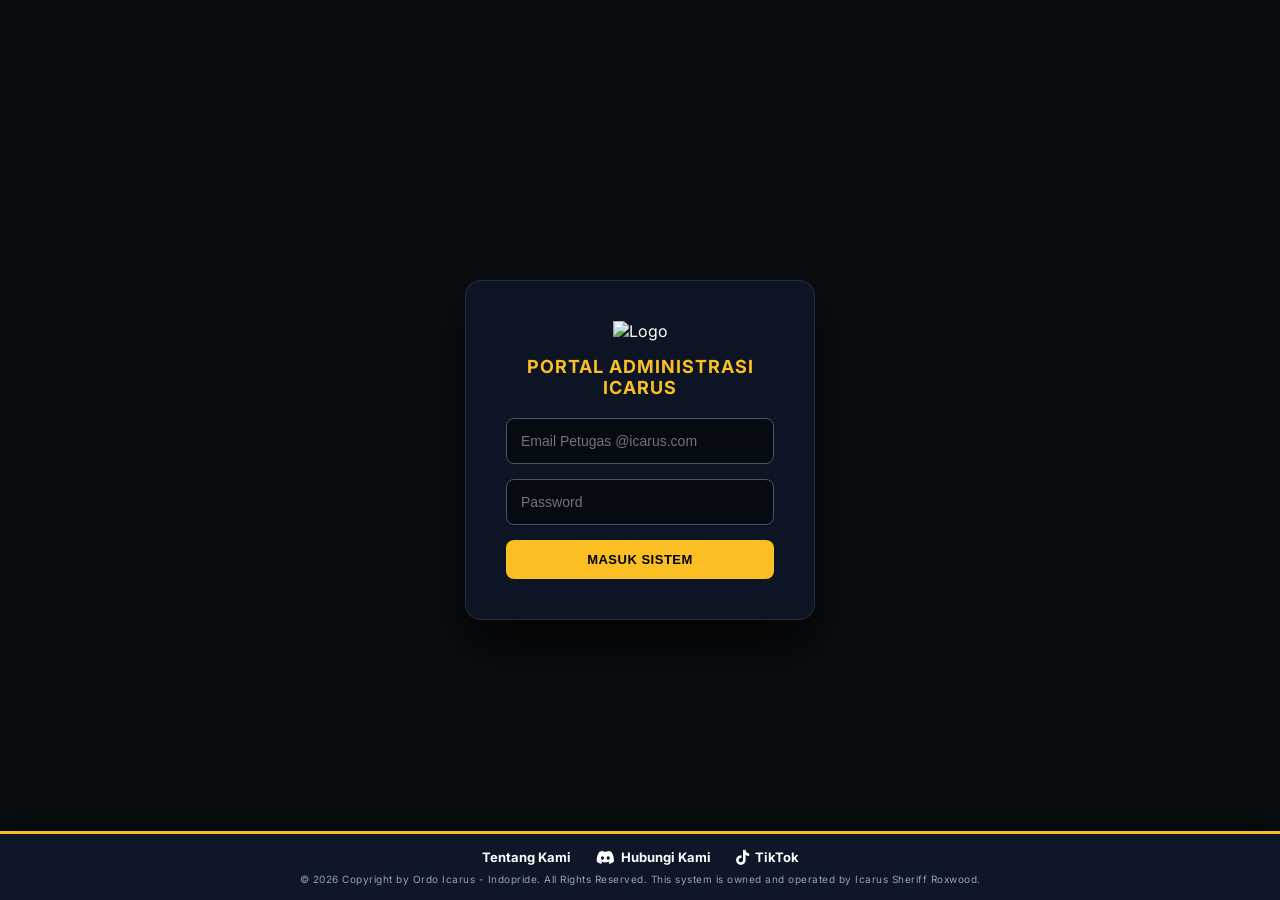
==== index.html @ a4ccf5de "Add files via upload" ====
<!DOCTYPE html>
<html lang="id">
<head>
    <meta charset="UTF-8">
    <meta name="viewport" content="width=device-width, initial-scale=1.0">
    <title>ICARUS Official MDT System</title>
    
    <link href="https://fonts.googleapis.com/css2?family=Great+Vibes&display=swap" rel="stylesheet" crossorigin="anonymous">
    <link href="https://fonts.googleapis.com/css2?family=Inter:wght@400;600;700;900&display=swap" rel="stylesheet" crossorigin="anonymous">
    <link href="https://fonts.googleapis.com/css2?family=Cinzel:wght@700;900&display=swap" rel="stylesheet" crossorigin="anonymous">
    <link rel="stylesheet" href="https://cdnjs.cloudflare.com/ajax/libs/font-awesome/6.4.0/css/all.min.css" crossorigin="anonymous">
    
    <link rel="stylesheet" href="https://cdnjs.cloudflare.com/ajax/libs/cropperjs/1.5.13/cropper.min.css" crossorigin="anonymous">
    <script src="https://cdnjs.cloudflare.com/ajax/libs/cropperjs/1.5.13/cropper.min.js"></script>
    <script src="https://cdnjs.cloudflare.com/ajax/libs/html-to-image/1.11.11/html-to-image.min.js"></script>
    <script src="https://cdn.jsdelivr.net/npm/chart.js"></script>
    <script src="https://cdn.jsdelivr.net/npm/sweetalert2@11"></script>
    <script src="https://cdnjs.cloudflare.com/ajax/libs/qrcodejs/1.0.0/qrcode.min.js"></script> 
    
    <script src="https://cdn.jsdelivr.net/npm/@imgly/background-removal@1.4.3/dist/imgly-background-removal.js" crossorigin="anonymous"></script>
    
    <link rel="stylesheet" href="style.css">
</head>
<body>

    <div id="loginScreen" class="login-wrapper">
        <div class="login-box">
            <img src="LGO ICARUS HD.png" alt="Logo" style="width: 150px; margin-bottom: 15px;">
            <h2 style="color: #fbbf24; margin-bottom: 20px; font-size: 18px; letter-spacing: 1px;">PORTAL ADMINISTRASI ICARUS</h2>
            
            <input type="email" id="loginEmail" placeholder="Email Petugas @icarus.com" class="login-input">
            <input type="password" id="loginPassword" placeholder="Password" class="login-input">
            <button id="btnLogin" class="btn-simpan">MASUK SISTEM</button>
            <p id="loginError" style="color: #ff4d4d; font-size: 12px; margin-top: 10px; display: none;"></p>
        </div>

        <div class="login-footer">
            <div class="footer-links">
                <a href="#" id="linkAbout">Tentang Kami</a>
                <a href="https://discord.com/users/1461376008858108068" target="_blank">
                    <i class="fab fa-discord"></i> Hubungi Kami
                </a>
                <a href="https://www.tiktok.com/@icarus_idp" target="_blank"><i class="fab fa-tiktok"></i> TikTok</a>
            </div>
            <div class="footer-copyright">
                &copy; 2026 Copyright by Ordo Icarus - Indopride. All Rights Reserved. This system is owned and operated by Icarus Sheriff Roxwood.
            </div>
        </div>
    </div>

    <div id="aboutModal" class="about-modal">
        <div class="about-content">
            <span class="close-about" id="closeAbout">&times;</span>
            <div style="text-align: center; margin-bottom: 20px;">
                <img src="logo-icarus.png" alt="Icarus" style="width: 80px;">
                <h2 style="color: #fbbf24; margin-top: 10px; font-family: 'Cinzel', serif; font-weight: 900; letter-spacing: 2px;">ORDO ICARUS</h2>
            </div>
            
            <p style="color: #cbd5e1; font-size: 13px; line-height: 1.6; text-align: justify; margin-bottom: 20px; font-family: 'Inter', sans-serif;">
                <b>Ordo Icarus</b> adalah salah satu ordo resmi di bawah struktur SHERIFF ROXWOOD INDOPRIDE yang dibentuk untuk menjalankan fungsi pengamanan, pengawasan, serta penegakan ketertiban di wilayah laut dan udara Roxwood, sebagai bagian yang tidak terpisahkan dari wilayah Indopride.
            </p>

            <h3 style="color: #fff; font-size: 12px; margin-bottom: 10px; border-bottom: 1px solid rgba(255,255,255,0.1); padding-bottom: 5px;">DOKUMENTASI KEGIATAN</h3>
            <div class="about-gallery">
                <div class="gallery-item">
                    <img src="https://media.discordapp.net/attachments/1474186524747894919/1509046610653347910/ica_2.png?ex=6a17c0ac&is=6a166f2c&hm=97c0a317a52aec5c28b7ef098943047c88a5fccb8f06ccd782f0247cf64226e0&=&format=webp&quality=lossless&width=1510&height=850" alt="Patroli Udara Rutin">
                    <div class="gallery-caption">Patroli Udara Rutin</div>
                </div>
                <div class="gallery-item">
                    <img src="https://media.discordapp.net/attachments/1474186524747894919/1509046609202118736/ica4.png?ex=6a17c0ac&is=6a166f2c&hm=c5cf5adb1c75829eec28146ae0bcc73909c96b8e99976b276e87446e4b03f914&=&format=webp&quality=lossless&width=1510&height=850" alt="Patroli Laut Rutin">
                    <div class="gallery-caption">Patroli Laut Rutin</div>
                </div>
                <div class="gallery-item">
                    <img src="https://media.discordapp.net/attachments/1474186524747894919/1509047003190005870/ica_3.png?ex=6a17c10a&is=6a166f8a&hm=5040485edf41e2e4cb628b64ea7722246225331dd7d4a02c1e46b2ebf8a62c6d&=&format=webp&quality=lossless&width=1418&height=850" alt="Pembaretan">
                    <div class="gallery-caption">Upacara Pembaretan</div>
                </div>
                <div class="gallery-item">
                    <img src="https://media.discordapp.net/attachments/1463968885677228032/1507600345960939702/FiveM_GTAProcess_2026-05-23_13-06-29_092.png?ex=6a171afc&is=6a15c97c&hm=df87a7e9de121b38a9f8ebc3bb6d7d345ca07aa116de11a4ddf6296ec69ed956&=&format=webp&quality=lossless&width=1511&height=850" alt="Pelatihan">
                    <div class="gallery-caption">Pelatihan Penerbangan</div>
                </div>
            </div>
        </div>
    </div>

    <div id="mainApp" class="vigilis-dashboard" style="display: none;">
        
        <aside class="v-sidebar" id="sidebar">
            <div class="v-sidebar-header">
                <div class="header-text">
                    <h1 style="color: #fbbf24; font-size: 24px; font-weight: 900; letter-spacing: 2px;">ICARUS</h1>
                    <p style="font-size: 9px; color: #94a3b8; font-weight: 700; letter-spacing: 3px;">ADMINISTRASI</p>
                </div>
                <div class="hamburger" id="hamburgerBtn" onclick="toggleSidebar()">
                    <span></span><span></span><span></span>
                </div>
            </div>

            <div class="v-sidebar-menu">
                <div class="menu-label">DASHBOARD UTAMA</div>
                <a href="#" class="menu-item active" onclick="switchPage('pageDashboard', this)">
                    <i class="fas fa-id-badge"></i> <span class="menu-text">PROFIL OFFICER</span>
                </a>

                <div class="menu-label" style="margin-top: 25px;">DATA ICARUS</div>
                <a href="#" class="menu-item" onclick="switchPage('pageGenerator', this)">
                    <i class="fas fa-anchor"></i> <span class="menu-text">PEMBUATAN LISENSI PELAUT</span>
                </a>
                <a href="#" class="menu-item" onclick="switchPage('pageDatabasePelaut', this)">
                    <i class="fas fa-database"></i> <span class="menu-text">DATABASE LISENSI PELAUT</span>
                </a>
                <a href="#" class="menu-item" onclick="switchPage('pageLisensiPenerbang', this)">
                    <i class="fas fa-id-badge"></i> <span class="menu-text">PEMBUATAN LISENSI PENERBANG</span>
                </a>
                <a href="#" class="menu-item" onclick="switchPage('pageDatabasePenerbang', this)">
                    <i class="fas fa-server"></i> <span class="menu-text">DATABASE LISENSI PENERBANG</span>
                </a>
                <a href="#" class="menu-item" onclick="switchPage('pagePlatHeli', this)">
                    <i class="fas fa-helicopter"></i> <span class="menu-text">DATA REGISTRASI HELIKOPTER</span>
                </a>
                <a href="#" class="menu-item" onclick="switchPage('pageLaporan2Minggu', this)">
                    <i class="fas fa-calendar-alt"></i> <span class="menu-text">DATA LAPORAN TERAKHIR</span>
                </a>
                <a href="#" class="menu-item" onclick="switchPage('pageGiatIcarus', this)">
                    <i class="fas fa-clipboard-list"></i> <span class="menu-text">PEMBUATAN LAPOR GIAT</span>
                </a>               
                <a href="#" class="menu-item" onclick="switchPage('pagePenyitaan', this)">
                    <i class="fas fa-boxes"></i> <span class="menu-text">DATA PENYITAAN</span>
                </a>
                <a href="#" class="menu-item" onclick="switchPage('pagePenilangan', this)">
                    <i class="fas fa-gavel"></i> <span class="menu-text">DATA PENILANGAN</span>
                </a>
                <a href="#" class="menu-item" onclick="switchPage('pageProgressAnggota', this)">
                    <i class="fas fa-hourglass-half"></i> <span class="menu-text">PROGESS ANGGOTA</span>
                </a>
                <a href="#" class="menu-item" onclick="switchPage('pageMilestone', this)">
                    <i class="fas fa-trophy"></i> <span class="menu-text">MILESTONE</span>
                </a>

                <div class="menu-label" id="labelPimpinan" style="margin-top: 25px; display: none;">KONTROL ARSIP PUSAT</div>
                <a href="#" class="menu-item" id="menuStatistik" onclick="switchPage('pageStatistik', this)" style="display: none;">
                    <i class="fas fa-chart-line"></i> <span class="menu-text">STATISTIK KINERJA</span>
                </a>
                <a href="#" class="menu-item" id="menuAudit" onclick="switchPage('pageAudit', this)" style="display: none;">
                    <i class="fas fa-history"></i> <span class="menu-text">LOG AKTIVITAS PETUGAS</span>
                </a>
            </div>

            <div class="v-sidebar-bottom">
                <div class="menu-label">PENGATURAN AKUN</div>
                <div class="hide-on-collapse">
                    <input type="password" id="inputNewPassword" placeholder="Password Baru" class="v-input-dark" style="margin-bottom: 8px;">
                    <button id="btnUpdatePass" class="v-btn-outline"><i class="fas fa-key"></i> GANTI PASSWORD</button>
                </div>
                <button id="btnLogout" class="v-btn-outline v-btn-danger" style="margin-top: 15px;" title="Logout">
                    <i class="fas fa-sign-out-alt"></i> <span class="menu-text">LOGOUT AKUN</span>
                </button>
                <div class="sidebar-copyright hide-on-collapse">
                    &copy; 2026 ICARUS <br>ALL RIGHTS RESERVED
                </div>
            </div>
        </aside>

        <main class="v-main-content">
            
            <div class="v-topbar">
                <div class="topbar-time" style="display: flex; align-items: center; gap: 15px;">
                    <div style="display: flex; align-items: center;">
                        <i class="fas fa-clock" style="margin-right: 6px; color: #fbbf24; opacity: 0.8;"></i> 
                        <span id="realtimeClock" style="font-family: 'Cinzel', serif; font-size: 16px; font-weight: 900; color: #fbbf24; letter-spacing: 2px;">00:00:00 WIB</span>
                    </div>
                    <span style="color: #94a3b8; font-style: italic; font-size: 11px; letter-spacing: 1px; border-left: 1px solid rgba(255,255,255,0.15); padding-left: 15px; font-weight: 600;">
                        "Demi Sayap yang Kami Pilih Sendiri"
                    </span>
                </div>

                <div class="topbar-info">
                    <i class="fas fa-user-shield" style="color: #fbbf24;"></i>
                    <span style="color: #cbd5e1; font-size: 12px; font-weight: 700;">OFFICER STATUS: <span id="displayOfficer" style="color: #22c55e;">AKTIF</span></span>
                </div>
            </div>

            <div class="v-app-window">
                <div class="v-window-header">
                    <div class="window-title">ICARUS SECURE NETWORK SYSTEM</div>
                    <div class="window-dots">
                        <span class="dot red"></span>
                        <span class="dot yellow"></span>
                        <span class="dot green"></span>
                    </div>
                </div>

                <div class="v-window-body">
                    
                    <div id="pageDashboard" class="page-section active single-pane">
                        <h2 class="page-title"><i class="fas fa-shield-alt"></i> IDENTITAS & STATUS OFFICER</h2>
                        <p class="page-desc">Ringkasan profil, status penugasan, dan akumulasi poin keaktifan Anda di dalam Ordo Icarus & Pegasus.</p>

                        <div class="profile-container" style="display: flex; gap: 25px; flex-wrap: wrap; margin-top: 20px;">
                            <div style="flex: 1; min-width: 300px; background: linear-gradient(135deg, rgba(30, 41, 59, 0.8), rgba(15, 23, 42, 0.95)); border: 1px solid rgba(251, 191, 36, 0.2); border-radius: 12px; padding: 30px; box-shadow: 0 15px 30px rgba(0,0,0,0.5); display: flex; align-items: center; gap: 20px;">
                                <div style="position: relative; width: 120px; height: 120px; border-radius: 12px; border: 2px solid #fbbf24; overflow: hidden; box-shadow: 0 0 15px rgba(251, 191, 36, 0.3); background: #0f172a;">
                                    <img src="https://ui-avatars.com/api/?name=Officer&background=0D8ABC&color=fff&size=150" alt="Foto Profil" id="dashFoto" style="width: 100%; height: 100%; object-fit: cover;">
                                    <div style="position: absolute; bottom: 0; width: 100%; background: rgba(0,0,0,0.8); color: #fbbf24; font-size: 10px; text-align: center; padding: 5px 0; font-weight: 900; letter-spacing: 1px;">VERIFIED</div>
                                </div>
                                <div style="flex: 1;">
                                    <h4 style="color: #94a3b8; font-size: 11px; font-weight: 700; letter-spacing: 1px; margin: 0 0 5px 0;">CALLSIGN PETUGAS</h4>
                                    <h1 id="dashCallsign" style="color: #fbbf24; font-size: 32px; font-weight: 900; margin: 0 0 12px 0; font-family: 'Cinzel', serif; text-shadow: 2px 2px 4px rgba(0,0,0,0.5);">VP-00</h1>
                                    <div style="display: grid; grid-template-columns: 1fr; gap: 10px;">
                                        <div style="display: flex; justify-content: space-between; border-bottom: 1px solid rgba(255,255,255,0.05); padding-bottom: 6px;">
                                            <span style="color: #64748b; font-size: 11px; font-weight: bold;">NAMA LENGKAP:</span>
                                            <span id="dashNama" style="color: #fff; font-size: 12px; font-weight: 900; text-transform: uppercase;">UNKNOWN</span>
                                        </div>
                                        <div style="display: flex; justify-content: space-between; border-bottom: 1px solid rgba(255,255,255,0.05); padding-bottom: 6px;">
                                            <span style="color: #64748b; font-size: 11px; font-weight: bold;">AFILIASI UNIT:</span>
                                            <span id="dashUnitDetail" style="color: #38bdf8; font-size: 12px; font-weight: 900;">UNKNOWN</span>
                                        </div>
                                        <div style="display: flex; justify-content: space-between;">
                                            <span style="color: #64748b; font-size: 11px; font-weight: bold;">STATUS PENUGASAN:</span>
                                            <span id="dashStatus" style="color: #22c55e; font-size: 12px; font-weight: 900;"><i class="fas fa-check-circle"></i> AKTIF</span>
                                        </div>
                                    </div>
                                </div>
                            </div>
                            <div style="flex: 1; min-width: 300px; background: rgba(15, 23, 42, 0.6); border: 1px solid rgba(255,255,255,0.05); border-radius: 12px; padding: 25px; display: flex; flex-direction: column; justify-content: center; align-items: center; text-align: center; box-shadow: inset 0 0 20px rgba(0,0,0,0.5);">
                                <i class="fas fa-star" style="font-size: 35px; color: #fbbf24; margin-bottom: 12px; text-shadow: 0 0 20px rgba(251,191,36,0.6);"></i>
                                <h3 style="color: #94a3b8; font-size: 12px; font-weight: 800; letter-spacing: 1px; margin-bottom: 5px;">TOTAL POIN KEAKTIFAN SAYA</h3>
                                <div style="display: flex; align-items:Baseline; gap: 8px;">
                                    <div id="dashPoin" style="font-size: 55px; font-weight: 900; color: #fff; line-height: 1;">0</div>
                                    <span style="color: #fbbf24; font-size: 16px; font-weight: bold; margin-bottom: 10px;">PTS</span>
                                </div>
                                <p style="color: #64748b; font-size: 11px; margin-top: 15px; line-height: 1.4; max-width: 80%;">Poin diakumulasikan otomatis dari evaluasi Pimpinan. Tingkatkan poin Anda untuk memenuhi syarat promosi pangkat.</p>
                            </div>
                        </div>
                        <div style="margin-top: 25px; padding: 20px 25px; background: rgba(59, 130, 246, 0.1); border-left: 4px solid #3b82f6; border-radius: 0 8px 8px 0;">
                            <p style="color: #cbd5e1; font-size: 13px; font-style: italic; line-height: 1.6; margin: 0;">
                                "Selamat datang kembali di Pusat Komando MDT, Officer. Jangan lupa memeriksa misi harian Anda pada menu Milestone Baju Baru dan pastikan seluruh kegiatan patroli Anda terekam dalam Lapor Giat."
                            </p>
                        </div>
                    </div>

                    <div id="pageMilestone" class="page-section single-pane">
                        <h2 class="page-title"><i class="fas fa-trophy"></i> MILESTONE SERAGAM BARU ICARUS</h2>
                        <p class="page-desc">Sistem pelacakan misi keaktifan individu secara real-time untuk mendapatkan otorisasi penggunaan Set Baju Icarus terbaru.</p>
                        
                        <div class="stats-grid" style="margin-bottom: 25px; display: grid; grid-template-columns: repeat(auto-fit, minmax(280px, 1fr)); gap: 20px;">
                            <div class="stat-card" style="border-left: 4px solid #0ea5e9; background: rgba(15, 23, 42, 0.5); padding: 20px; border-radius: 8px;">
                                <div style="display: flex; align-items: center; gap: 15px;">
                                    <div class="stat-icon-wrapper" style="background: rgba(14, 165, 233, 0.15); color: #0ea5e9; width: 45px; height: 45px; display: flex; align-items: center; justify-content: center; border-radius: 8px; font-size: 20px;"><i class="fas fa-plane"></i></div>
                                    <div class="stat-info" style="flex: 1;">
                                        <h3 style="font-size: 11px; color: #94a3b8; font-weight: 700; margin: 0; letter-spacing: 0.5px;">MISI PENERBANGAN UDARA</h3>
                                        <p id="msUdaraPoin" style="font-size: 22px; font-weight: 900; color: #fff; margin: 4px 0;">36 / 80 Giat</p>
                                        <span id="msUdaraKurang" style="font-size: 11px; color: #ef4444; font-weight: 700;"><i class="fas fa-exclamation-circle"></i> MASI KURANG 44 P</span>
                                        <div style="width: 100%; height: 6px; background: rgba(0,0,0,0.4); border-radius: 4px; margin-top: 10px; overflow: hidden; border: 1px solid rgba(255,255,255,0.05);">
                                            <div id="barMsUdara" style="width: 45%; height: 100%; background: linear-gradient(90deg, #0ea5e9, #38bdf8); border-radius: 4px; transition: 0.5s;"></div>
                                        </div>
                                    </div>
                                </div>
                            </div>

                            <div class="stat-card" style="border-left: 4px solid #3b82f6; background: rgba(15, 23, 42, 0.5); padding: 20px; border-radius: 8px;">
                                <div style="display: flex; align-items: center; gap: 15px;">
                                    <div class="stat-icon-wrapper" style="background: rgba(59, 130, 246, 0.15); color: #3b82f6; width: 45px; height: 45px; display: flex; align-items: center; justify-content: center; border-radius: 8px; font-size: 20px;"><i class="fas fa-anchor"></i></div>
                                    <div class="stat-info" style="flex: 1;">
                                        <h3 style="font-size: 11px; color: #94a3b8; font-weight: 700; margin: 0; letter-spacing: 0.5px;">MISI PATROLI LAUT</h3>
                                        <p id="msLautPoin" style="font-size: 22px; font-weight: 900; color: #fff; margin: 4px 0;">49 / 100 Giat</p>
                                        <span id="msLautKurang" style="font-size: 11px; color: #ef4444; font-weight: 700;"><i class="fas fa-exclamation-circle"></i> MASI KURANG 51 P</span>
                                        <div style="width: 100%; height: 6px; background: rgba(0,0,0,0.4); border-radius: 4px; margin-top: 10px; overflow: hidden; border: 1px solid rgba(255,255,255,0.05);">
                                            <div id="barMsLaut" style="width: 49%; height: 100%; background: linear-gradient(90deg, #3b82f6, #60a5fa); border-radius: 4px; transition: 0.5s;"></div>
                                        </div>
                                    </div>
                                </div>
                            </div>

                            <div class="stat-card" style="border-left: 4px solid #eab308; background: rgba(15, 23, 42, 0.5); padding: 20px; border-radius: 8px;">
                                <div style="display: flex; align-items: center; gap: 15px;">
                                    <div class="stat-icon-wrapper" style="background: rgba(234, 179, 8, 0.15); color: #eab308; width: 45px; height: 45px; display: flex; align-items: center; justify-content: center; border-radius: 8px; font-size: 20px;"><i class="fas fa-id-card"></i></div>
                                    <div class="stat-info" style="flex: 1;">
                                        <h3 style="font-size: 11px; color: #94a3b8; font-weight: 700; margin: 0; letter-spacing: 0.5px;">MISI PROSES LISENSI</h3>
                                        <p id="msLisensiPoin" style="font-size: 22px; font-weight: 900; color: #fff; margin: 4px 0;">40 / 150 Giat</p>
                                        <span id="msLisensiKurang" style="font-size: 11px; color: #ef4444; font-weight: 700;"><i class="fas fa-exclamation-circle"></i> MASI KURANG 110 P</span>
                                        <div style="width: 100%; height: 6px; background: rgba(0,0,0,0.4); border-radius: 4px; margin-top: 10px; overflow: hidden; border: 1px solid rgba(255,255,255,0.05);">
                                            <div id="barMsLisensi" style="width: 26.6%; height: 100%; background: linear-gradient(90deg, #eab308, #fde047); border-radius: 4px; transition: 0.5s;"></div>
                                        </div>
                                    </div>
                                </div>
                            </div>
                        </div>

                        <div style="background: linear-gradient(135deg, rgba(30, 41, 59, 0.4), rgba(15, 23, 42, 0.8)); border: 1px solid rgba(251, 191, 36, 0.15); padding: 35px; border-radius: 12px; text-align: center; box-shadow: 0 15px 40px rgba(0,0,0,0.6); backdrop-filter: blur(10px); margin-top: 25px;">
                            <div class="uniform-reward-container" style="position: relative; width: 150px; height: 150px; margin: 0 auto 20px auto; display: flex; align-items: center; justify-content: center;">
                                <div class="glowing-ring" style="position: absolute; width: 100%; height: 100%; border-radius: 50%; border: 3px solid rgba(251, 191, 36, 0.3); box-shadow: 0 0 20px rgba(251, 191, 36, 0.2); transition: 0.5s;"></div>
                                <img src="seragam-icarus-v2.png" id="msRewardItemPhoto" alt="Target Uniform" class="uniform-photo locked" style="height: 140px; width: auto; object-fit: contain; position: relative; z-index: 2; transition: 0.5s all ease-in-out; filter: grayscale(100%) brightness(0.7); opacity: 0.8;">
                                <div id="msLockOverlay" style="position: absolute; bottom: 5px; right: 5px; background: #ef4444; color: #fff; width: 35px; height: 35px; border-radius: 50%; display: flex; align-items: center; justify-content: center; font-size: 16px; border: 3px solid #0f172a; z-index: 3; transition: 0.5s;"><i class="fas fa-lock"></i></div>
                            </div>
                            <h3 style="color: #fff; font-size: 18px; font-weight: 900; letter-spacing: 1px; margin-bottom: 8px; font-family: 'Inter', sans-serif;">SET BAJU ICARUS TERBARU</h3>
                            <p style="color: #94a3b8; font-size: 12px; max-width: 500px; margin: 0 auto 20px auto; line-height: 1.5;">Selesaikan persyaratan kuota laporan penerbangan udara, penyisiran patroli laut, serta pengarsipan pembuatan lisensi administrasi untuk membuka hak klaim seragam baru.</p>
                            <div id="msRewardBadge" style="display: inline-block; background: rgba(239, 68, 68, 0.15); color: #ef4444; border: 1px solid rgba(239, 68, 68, 0.3); padding: 8px 24px; border-radius: 30px; font-weight: 900; font-size: 11px; letter-spacing: 1px; text-transform: uppercase; transition: 0.5s;">STATUS: LOCKED - BELUM MEMENUHI SYARAT</div>
                        </div>
                    </div>

                    <div id="pagePlatHeli" class="page-section single-pane">
                        <h2 class="page-title"><i class="fas fa-helicopter"></i> DATA REGISTRASI HELIKOPTER</h2>
                        <p class="page-desc">Database pencatatan registrasi nomor plat (Tail Number) serta status helikopter Ordo Icarus dan Pegasus.</p>

                        <div style="background: rgba(15, 23, 42, 0.6); padding: 20px; border-radius: 8px; border: 1px solid rgba(255,255,255,0.05); margin-bottom: 25px;">
                            <h3 style="color: #fbbf24; font-size: 12px; margin-bottom: 15px; border-bottom: 1px solid rgba(255,255,255,0.1); padding-bottom: 8px;">[+] REGISTRASI HELIKOPTER BARU</h3>
                            <div class="form-row">
                                <div class="form-group">
                                    <label>NOMOR PLAT</label>
                                    <input type="text" id="inputPlatHeli" class="v-input-dark" placeholder="Contoh: Q 503 XE">
                                </div>
                                <div class="form-group">
                                    <label>MODEL HELIKOPTER</label>
                                    <select id="inputModelHeli" class="v-input-dark">
                                        <option value="BO-105">BO-105 (Heli Capung)</option>
                                        <option value="AW-189">AW-189 (Heli Predator)</option>
                                    </select>
                                </div>
                            </div>
                            <div class="form-row">
                                <div class="form-group">
                                    <label>AFILIASI</label>
                                    <select id="inputUnitHeli" class="v-input-dark">
                                        <option value="ORDO ICARUS">ORDO ICARUS</option>
                                        <option value="UNIT PEGASUS">UNIT PEGASUS</option>
                                    </select>
                                </div>
                                <div class="form-group">
                                    <label>STATUS HELIKOPTER</label>
                                    <select id="inputStatusHeli" class="v-input-dark">
                                        <option value="AKTIF">SIAP TERBANG (AKTIF)</option>
                                        <option value="MAINTENANCE">DALAM PERAWATAN (MAINTENANCE)</option>
                                        <option value="GROUNDED">DILARANG TERBANG (GROUNDED)</option>
                                    </select>
                                </div>
                            </div>
                            
                            <div class="form-group full-width" style="margin-top: 5px;">
                                <label>NAMA PEMILIK / PENANGGUNG JAWAB</label>
                                <input type="text" id="inputPemilikHeli" class="v-input-dark" placeholder="Masukkan Nama Pemilik atau Pilot Utama">
                            </div>

                            <button id="btnSimpanPlat" class="v-btn-action" style="padding: 12px; width: 100%; margin-top: 15px; background: #10b981;"><i class="fas fa-save"></i> SIMPAN DATA HELIKOPTER</button>
                        </div>
                        <div class="db-controls" style="margin-top: 10px; margin-bottom: 15px;">
                            <input type="text" id="inputSearchArmada" class="v-input-dark" placeholder="Cari Tail Number / Model / Pemilik..." style="flex:1; border-color: rgba(251, 191, 36, 0.4);">
                        </div>
                        <table class="v-table">
                            <thead>
                                <tr>
                                    <th>TAIL NUMBER</th>
                                    <th>MODEL HELIKOPTER</th>
                                    <th>PEMILIK</th> 
                                    <th>AFILIASI</th>
                                    <th>STATUS TERAKHIR</th>
                                    <th>AKSES</th>
                                </tr>
                            </thead>
                            <tbody id="platTableBody">
                                <tr><td colspan="6" style="text-align:center; padding: 30px; color: #64748b;">Memuat database helikopter ...</td></tr>
                            </tbody>
                        </table>
                    </div>

                    <div id="pageLaporan2Minggu" class="page-section single-pane">
                        <h2 class="page-title"><i class="fas fa-calendar-alt"></i> DATA LAPORAN TERAKHIR (ARSIP GIAT)</h2>
                        <p class="page-desc">Rekapitulasi terpusat dari seluruh data operasional, penertiban wilayah, dan akumulasi Lapor Giat seluruh anggota icarus.</p>
                        
                        <div class="db-controls">
                            <input type="text" id="inputSearchGiat" class="v-input-dark" placeholder="Cari Nama Petugas / Jenis Giat / Lokasi / Keterangan..." style="flex:1; border-color: rgba(251, 191, 36, 0.4);">
                            <button id="btnExportCSVGiat" class="v-btn-action" style="background: #eab308; color: #000; padding: 10px 20px;"><i class="fas fa-file-excel"></i> DOWNLOAD REKAPAN (.CSV)</button>
                        </div>

                        <table class="v-table" style="font-size:11px;">
                            <thead>
                                <tr>
                                    <th>WAKTU & TANGGAL</th>
                                    <th>PETUGAS (CALLSIGN)</th>
                                    <th>JENIS GIAT</th>
                                    <th>LOKASI</th>
                                    <th>KETERANGAN AKTIVITAS</th>
                                </tr>
                            </thead>
                            <tbody id="giatTableBody">
                                <tr><td colspan="5" style="text-align:center; padding:30px; color:#64748b;"><i class="fas fa-spinner fa-spin"></i> Memuat database arsip kegiatan...</td></tr>
                            </tbody>
                        </table>
                        <div class="pagination-controls" id="giatPagination"></div>
                    </div>

                    <div id="pageGiatIcarus" class="page-section single-pane">
                        <style>
                            .giat-card { background: linear-gradient(145deg, rgba(40, 40, 40, 0.95), rgba(20, 20, 20, 0.95)); backdrop-filter: blur(10px); padding: 35px 40px; border-radius: 12px; width: 100%; max-width: 520px; box-shadow: 0 15px 40px rgba(0,0,0,0.8); border: 1px solid rgba(255,255,255,0.08); margin: 0 auto; }
                            .giat-card h2 { text-align: center; color: #ffffff; margin-bottom: 25px; font-weight: 900; letter-spacing: 0.5px; font-size: 20px; text-transform: uppercase; }
                            .giat-label { display: block; color: #ffffff; font-weight: 700; font-size: 13px; margin-bottom: 8px; font-family: 'Inter', sans-serif; text-transform: none; letter-spacing: 0; }
                            .giat-input { width: 100%; padding: 12px 14px; border-radius: 6px; border: none; background: #f1f5f9; color: #1e293b; font-size: 13px; font-family: 'Inter', sans-serif; outline: none; transition: 0.3s; }
                            .giat-input:focus { box-shadow: 0 0 0 3px rgba(37, 99, 235, 0.4); }
                            .giat-radio-group { display: flex; gap: 15px; align-items: center; flex-wrap: wrap; margin-bottom: 15px; }
                            .giat-radio-group label { display: flex; align-items: center; gap: 6px; cursor: pointer; font-weight: 600; text-transform: none; color: #ffffff; font-size: 13px; margin: 0; }
                            .giat-radio-group input[type="radio"] { accent-color: #ef4444; cursor: pointer; width: 14px; height: 14px; }
                            .giat-btn { width: 100%; background: #2563eb; color: white; font-weight: bold; font-size: 15px; padding: 14px; border: none; border-radius: 6px; cursor: pointer; transition: 0.3s; margin-top: 10px; }
                            .giat-btn:hover { background: #1d4ed8; }
                            input[type="file"].giat-input { padding: 9px 14px; cursor: pointer; background: #e2e8f0; }
                        </style>

                        <div class="giat-card">
                            <h2>PANEL LOG KEAKTIFAN ICARUS</h2>

                            <div style="margin-bottom: 15px;">
                                <label class="giat-label">Nama Lengkap</label>
                                <input type="text" id="giatNamaPetugas" class="giat-input" placeholder="Masukkan nama...">
                            </div>

                            <div style="margin-bottom: 15px;">
                                <label class="giat-label">Pangkat</label>
                                <div style="display: flex; gap: 10px;">
                                    <select id="giatPangkat1" class="giat-input" style="flex: 3;">
                                        <option value="Deputi">Deputi</option>
                                        <option value="Deputi Senior">Deputi Senior</option>
                                        <option value="Sersan">Sersan</option>
                                        <option value="Letnan">Letnan</option>
                                        <option value="Kapten">Kapten</option>
                                        <option value="Brigjend">Brigjen</option>
                                        <option value="Mayjend">Mayjen</option>
                                    </select>
                                    <select id="giatPangkat2" class="giat-input" style="flex: 1;">
                                        <option value="-">-</option>
                                        <option value="I">I</option>
                                        <option value="II">II</option>
                                        <option value="III">III</option>
                                    </select>
                                </div>
                            </div>

                            <div style="margin-bottom: 15px;">
                                <label class="giat-label">Callsign</label>
                                <div style="display: flex; gap: 10px;">
                                    <select id="giatCallsign1" class="giat-input" style="flex: 3;">
                                        <option value="VP">VP</option>
                                        <option value="OR">OR</option>
                                        <option value="MV">MV</option>
                                    </select>
                                    <select id="giatCallsign2" class="giat-input" style="flex: 1;">
                                        <option value="00">00</option>
                                        <option value="01">01</option>
                                        <option value="02">02</option>
                                        <option value="03">03</option>
                                        <option value="04">04</option>
                                        <option value="05">05</option>
                                        <option value="06">06</option>
                                        <option value="07">07</option>
                                        <option value="08">08</option>
                                        <option value="09">09</option>
                                        <option value="10">10</option>
                                        <option value="11">11</option>
                                        <option value="12">12</option>
                                        <option value="13">13</option>
                                        <option value="14">14</option>
                                        <option value="15">15</option>
                                        <option value="16">16</option>
                                    </select>
                                </div>
                            </div>

                            <div style="margin-bottom: 5px;">
                                <label class="giat-label">Jenis Kegiatan</label>
                                <div class="giat-radio-group">
                                    <label><input type="radio" name="jenis_giat" value="Udara" checked onchange="togglePelanggar(this)"> Udara</label>
                                    <label><input type="radio" name="jenis_giat" value="Laut" onchange="togglePelanggar(this)"> Laut</label>
                                    <label><input type="radio" name="jenis_giat" value="Darat" onchange="togglePelanggar(this)"> Darat</label>
                                    <label><input type="radio" name="jenis_giat" value="Lisensi" onchange="togglePelanggar(this)"> Lisensi</label>
                                    <label><input type="radio" name="jenis_giat" value="Penilangan" onchange="togglePelanggar(this)"> Penilangan</label>
                                </div>
                            </div>

                            <div id="fieldPelanggar" style="margin-bottom: 15px; display: none; background: rgba(239, 68, 68, 0.15); padding: 12px; border-radius: 6px; border: 1px solid rgba(239, 68, 68, 0.4);">
                                <label class="giat-label" style="color: #fca5a5;">Nama Pelanggar (Warga)</label>
                                <input type="text" id="giatNamaPelanggar" class="giat-input" placeholder="Ketik nama warga yang ditilang...">
                                <p style="font-size: 10px; color: #f87171; margin-top: 5px; margin-bottom: 0;">*Nama ini akan dicek otomatis ke Database Lisensi.</p>
                            </div>

                            <div style="margin-bottom: 15px;">
                                <label class="giat-label">Keterangan Kegiatan</label>
                                <textarea id="giatKeterangan" class="giat-input" rows="3" placeholder="Jelaskan kegiatan detail..." style="resize: vertical;"></textarea>
                            </div>

                            <div style="margin-bottom: 15px;">
                                <label class="giat-label">Lokasi</label>
                                <input type="text" id="giatLokasi" class="giat-input" placeholder="Titik lokasi...">
                            </div>

                            <div style="margin-bottom: 25px;">
                                <label class="giat-label">Bukti Dokumentasi (Foto Maks. 8MB)</label>
                                <input type="file" id="giatFoto" class="giat-input" accept="image/*">
                            </div>

                            <button id="btnKirimGiat" class="giat-btn">Kirim Laporan</button>
                        </div>
                    </div>

                    <div id="pageGenerator" class="page-section">
                        <div class="v-form-pane">
                            <div class="form-group full-width">
                                <label for="inputMode">JENIS PENGAJUAN LISENSI</label>
                                <select id="inputMode" class="v-input-dark" style="color: #fbbf24; border-color: rgba(251, 191, 36, 0.3);">
                                    <option value="BARU">PENERBITAN LISENSI BARU</option>
                                    <option value="PERPANJANG">PERPANJANG LISENSI LAMA</option>
                                </select>
                            </div>
                            <div class="form-group full-width">
                                <label for="inputFoto">UPLOAD PAS FOTO</label>
                                <input type="file" id="inputFoto" class="input-dashed v-input-dark" accept="image/*">
                            </div>
                            <div class="form-group full-width">
                                <label for="inputNama">NAMA LENGKAP KTP</label>
                                <input type="text" id="inputNama" class="v-input-dark" placeholder="Masukkan Nama Lengkap">
                            </div>
                            <div class="form-row">
                                <div class="form-group">
                                    <label for="inputGender">JENIS KELAMIN</label>
                                    <select id="inputGender" class="v-input-dark">
                                        <option value="LAKI-LAKI">LAKI-LAKI</option>
                                        <option value="PEREMPUAN">PEREMPUAN</option>
                                    </select>
                                </div>
                                <div class="form-group">
                                    <label for="inputDob">TANGGAL LAHIR</label>
                                    <input type="date" id="inputDob" class="v-input-dark">
                                </div>
                            </div>
                            <div class="form-row">
                                <div class="form-group">
                                    <label for="inputPekerjaan">PEKERJAAN</label>
                                    <input type="text" id="inputPekerjaan" class="v-input-dark" placeholder="Contoh: PELAUT">
                                </div>
                                <div class="form-group">
                                    <label for="inputNoKapal">NOMOR PLAT KAPAL</label>
                                    <input type="text" id="inputNoKapal" class="v-input-dark" placeholder="Nomor Lambung / Plat">
                                </div>
                            </div>
                            <div class="form-row">
                                <div class="form-group">
                                    <label for="inputImo">IMO RATING</label>
                                    <input type="text" id="inputImo" class="v-input-dark" placeholder="A / B / C / D / E">
                                </div>
                                <div class="form-group">
                                    <label for="inputJabatan">JABATAN</label>
                                    <input type="text" id="inputJabatan" class="v-input-dark" placeholder="KAPTEN KAPAL">
                                </div>
                            </div>
                            <div class="form-row">
                                <div class="form-group">
                                    <label for="inputNoTelp">NO. TELEPON</label>
                                    <input type="text" id="inputNoTelp" class="v-input-dark" placeholder="08XXXXXXXXXX">
                                </div>
                                <div class="form-group">
                                    <label>MASA BERLAKU</label>
                                    <input type="text" id="inputExpired" class="v-input-dark" placeholder="Pilih Penambahan Bulan" style="margin-bottom: 5px;">
                                    <div class="date-buttons">
                                        <button type="button" id="btnPlus1" class="v-btn-small">+1 BLN</button>
                                        <button type="button" id="btnPlus2" class="v-btn-small">+2 BLN</button>
                                        <button type="button" id="btnPlus3" class="v-btn-small">+3 BLN</button>
                                    </div>
                                </div>
                            </div>
                            <div class="form-group full-width" style="margin-top: 10px;">
                                <label for="inputRegistrasi">NOMOR REGISTRASI LISENSI</label>
                                <div style="display: flex; gap: 8px;">
                                    <input type="text" id="inputRegistrasi" class="v-input-dark" placeholder="PL-XXXX" style="flex: 1;">
                                    <button type="button" id="btnCariData" class="v-btn-action" style="display: none; padding: 0 15px;"><i class="fas fa-search"></i> CARI ARSIP</button>
                                </div>
                            </div>
                            <div class="form-group full-width" style="display:none;">
                                <input type="text" id="inputOfficer" readonly>
                            </div>
                            <div class="v-action-bar">
                                <button id="btnGenerate" class="v-btn-primary"><i class="fas fa-cogs"></i> PROSES LISENSI</button>
                                <button id="btnDiscord" class="v-btn-discord" disabled><i class="fab fa-discord"></i> KIRIM DISCORD</button>
                            </div>
                        </div>

                        <div class="v-preview-pane">
                            <div class="preview-wrapper">
                                <div id="kartuLicensi" class="card-template">
                                    <div class="texture-overlay"><img src="texture-bg.jpg" alt=""></div>
                                    <div class="card-header-image"><img src="header-lisensi.jpg" alt="Header"></div>
                                    <div class="mid-section">
                                        <div class="side-logo-container">
                                            <img src="logo-pegasus.png" alt="Pegasus" class="unit-logo">
                                            <div class="side-logo-text">PEGASUS</div>
                                        </div>
                                        <div class="photo-frame">
                                            <img id="displayFoto" src="[data-uri]" alt="Preview Foto">
                                        </div>
                                        <div class="side-logo-container">
                                            <img src="logo-icarus.png" alt="Icarus" class="unit-logo">
                                            <div class="side-logo-text">ICARUS</div>
                                        </div>
                                    </div>
                                    <div class="reg-title">
                                        <div id="displayPillsTitle" class="pills">LISENSI PELAUT SIPIL</div>
                                        <p>NOMOR REGISTRASI: <span id="displayRegistrasi">PL-1001</span></p>
                                    </div>
                                    <div class="data-grid">
                                        <div class="list-container">
                                            <div class="list-item"><span>1. NAMA</span><span id="displayNama">: -</span></div>
                                            <div class="list-item"><span>2. JENIS KELAMIN</span><span id="displayGender">: -</span></div>
                                            <div class="list-item"><span>3. PEKERJAAN</span><span id="displayPekerjaan">: -</span></div>
                                            <div class="list-item"><span>4. JABATAN</span><span id="displayJabatan">: -</span></div>
                                            <div class="list-item"><span>5. IMO RATING</span><span id="displayImo">: -</span></div>
                                            <div class="list-item"><span>6. NOMOR KAPAL</span><span id="displayNoKapal">: -</span></div>
                                        </div>
                                        <div class="qr-placeholder" id="qrCodeContainer"></div>
                                    </div>
                                    <div class="footer-note">
                                        TELAH MENYELESAIKAN PELATIHAN PELAUT DAN UJIAN LISENSI<br>
                                        DENGAN MEMUASKAN SESUAI DENGAN PERATURAN KELAUTAN SIPIL INDOPRIDE.
                                    </div>
                                    <div class="signature-section">
                                        <div class="valid-until-wrapper">
                                            <div class="valid-until" id="displayExpiredContainer">
                                                <div class="bg-watermark-small">
                                                    <img src="logo-pegasus.png" class="watermark-icon-small" alt="">
                                                    <img src="logo-icarus.png" class="watermark-icon-small" alt="">
                                                </div>
                                                <span class="text-content">BERLAKU HINGGA<br><span id="displayExpiredText">Masa Berlaku</span></span>
                                            </div>
                                            <img src="logo-ordo-icarus.png" alt="Stempel" class="stamp-logo-left">
                                        </div>
                                        <div class="officer-and-signature-box">
                                            <div class="officer-box">
                                                <p class="officer-label">PETUGAS:</p>
                                                <div class="officer-id" id="displayOfficerSpan">VP-00</div>
                                            </div>
                                            <div class="signature-and-unit-col">
                                                <div class="signature-row">
                                                    <div id="autoSignature" class="auto-signature"></div>
                                                    <img src="logo-gabungan.png" alt="Stempel" class="stamp-logo-right">
                                                </div>
                                                <div class="signature-footer-text">
                                                    <div class="unit-text-straight" id="displayUnit">STATUS AFILIASI</div>
                                                    <div class="issue-date-text">DITERBITKAN: <span id="displayIssueDate">-</span></div>
                                                </div>
                                            </div>
                                        </div>
                                    </div>
                                </div>
                            </div>
                        </div>
                    </div>

                    <div id="pageDatabasePelaut" class="page-section single-pane">
                        <h2 class="page-title"><i class="fas fa-database"></i> DATABASE LISENSI PELAUT</h2>
                        <p class="page-desc">Tabel rekapitulasi seluruh lisensi pelaut yang telah diterbitkan, aktif, kedaluwarsa, maupun dicabut.</p>
                        
                        <div class="db-controls">
                            <input type="text" id="inputSearchDB" class="v-input-dark" placeholder="Cari Nama / No. Registrasi..." style="flex:1;">
                            <button id="btnExportCSV" class="v-btn-action" style="background: #eab308; color: #000; padding: 10px 20px;"><i class="fas fa-file-excel"></i> DOWNLOAD REKAPAN (.CSV)</button>
                        </div>
                        <table class="v-table" style="font-size:11px;">
                            <thead>
                                <tr>
                                    <th>REG</th>
                                    <th>NAMA LENGKAP</th>
                                    <th>JABATAN</th>
                                    <th>IMO</th>
                                    <th>MASA BERLAKU</th>
                                    <th>STATUS</th>
                                </tr>
                            </thead>
                            <tbody id="dbTableBody">
                                <tr><td colspan="6" style="text-align:center; padding:30px; color:#64748b;"><i class="fas fa-spinner fa-spin"></i> Memuat database server...</td></tr>
                            </tbody>
                        </table>
                        <div class="pagination-controls" id="dbPagination"></div>
                    </div>

                    <div id="pageLisensiPenerbang" class="page-section">
                        <style>
                            .card-penerbang {
                                width: 720px;
                                height: 450px;
                                background: #ffffff url('lisensi penerbang.png') center/cover no-repeat !important;
                                border-radius: 12px;
                                box-shadow: 0 20px 50px rgba(0,0,0,0.8);
                                position: relative;
                                overflow: hidden;
                                font-family: 'Inter', sans-serif;
                                border: none;
                            }
                            .cp-header { position: absolute; top: 25px; left: 0; width: 100%; text-align: center; z-index: 5; }
                            .cp-header h1 { color: #17366b; font-size: 28px; font-weight: 800; margin: 0; letter-spacing: 1px; text-shadow: 0 1px 2px rgba(255,255,255,0.8); }
                            .cp-header h2 { color: #334155; font-size: 14px; font-weight: 700; letter-spacing: 8px; margin: 4px 0 10px 0; }
                            .cp-header-line { width: 82%; height: 4px; background: #17366b; margin: 0 auto; }
                            .cp-left { position: absolute; top: 115px; left: 45px; width: 150px; display: flex; flex-direction: column; align-items: center; z-index: 5; }
                            .cp-photo-box { width: 140px; height: 190px; background: #ffffff; border: 2px solid #cbd5e1; border-radius: 8px; padding: 4px; box-shadow: 0 4px 15px rgba(0,0,0,0.15); position: relative; }
                            .cp-photo-box img.foto-profil { width: 100%; height: 100%; object-fit: cover; border-radius: 4px; }
                            .cp-photo-logo { position: absolute; top: 8px; right: 8px; width: 25px; opacity: 0.9; }
                            .cp-no-lisensi { margin-top: 15px; text-align: center; }
                            .cp-no-lisensi label { font-size: 9px; font-weight: 800; color: #64748b; }
                            .cp-no-lisensi div { font-size: 18px; font-weight: 800; color: #0f172a; margin-top: 2px; letter-spacing: 1px; }
                            .cp-right { position: absolute; top: 110px; left: 220px; width: 450px; z-index: 5; }
                            .cp-name-label { font-size: 10px; font-weight: 800; color: #17366b; margin-bottom: 2px; }
                            .cp-name-value { font-size: 24px; font-weight: 800; color: #17366b; text-transform: uppercase; margin-bottom: 18px; line-height: 1; }
                            .cp-grid { display: grid; grid-template-columns: 1fr 1fr; row-gap: 12px; column-gap: 20px; }
                            .cp-field { display: flex; flex-direction: column; }
                            .cp-field-label { font-size: 9px; font-weight: 800; color: #64748b; margin-bottom: 2px; text-transform: uppercase; }
                            .cp-field-value { font-size: 13px; font-weight: 800; color: #0f172a; text-transform: uppercase; }
                            .cp-indopride-logo { position: absolute; top: 110px; right: 40px; width: 65px; opacity: 0.9; }
                            .cp-footer-text { position: absolute; bottom: 40px; left: 220px; width: 330px; font-size: 7px; font-weight: 800; color: #64748b; text-align: justify; line-height: 1.4; }
                            #dispPetugasHeli { display: none; }
                        </style>

                        <div class="v-form-pane">
                            <div class="form-group full-width">
                                <label for="inputFotoHeli">UPLOAD FOTO PENERBANG</label>
                                <input type="file" id="inputFotoHeli" class="input-dashed v-input-dark" accept="image/*">
                            </div>

                            <div class="form-group full-width">
                                <label for="inputNamaHeli">NAMA LENGKAP SESUAI KTP</label>
                                <input type="text" id="inputNamaHeli" class="v-input-dark" placeholder="Masukkan Nama Lengkap">
                            </div>

                            <div class="form-row">
                                <div class="form-group">
                                    <label for="inputInstHeli">INSTITUSI</label>
                                    <input type="text" id="inputInstHeli" class="v-input-dark" placeholder="Contoh: SAILOR / CIVILIAN">
                                </div>
                                <div class="form-group">
                                    <label for="inputDobHeli">DATE OF BIRTH (DOB)</label>
                                    <input type="date" id="inputDobHeli" class="v-input-dark">
                                </div>
                            </div>

                            <div class="form-row">
                                <div class="form-group">
                                    <label for="inputRatingHeli">RATING</label>
                                    <input type="text" id="inputRatingHeli" class="v-input-dark" placeholder="Jenis Pesawat / Heli">
                                </div>
                                <div class="form-group">
                                    <label>CALLSIGN PENERBANG</label>
                                    <div style="display: flex; gap: 8px;">
                                        <select id="inputCallsignHeliA" class="v-input-dark" style="flex: 1;">
                                            <option value="OR">OR</option><option value="IC">IC</option>
                                            <option value="VP">VP</option><option value="MD">MD</option>
                                            <option value="GV">GV</option><option value="CV">CV</option>
                                        </select>
                                        <select id="inputCallsignHeliB" class="v-input-dark" style="flex: 1;">
                                            <option value="00">00</option><option value="01">01</option>
                                            <option value="02">02</option><option value="03">03</option>
                                        </select>
                                    </div>
                                </div>
                            </div>

                            <div class="form-group full-width">
                                <label for="inputAuthHeli">ISSUING AUTHORITY</label>
                                <select id="inputAuthHeli" class="v-input-dark">
                                    <option value="SHERIFF ROXWOOD">SHERIFF ROXWOOD</option>
                                </select>
                            </div>

                            <div class="form-row">
                                <div class="form-group">
                                    <label for="inputGenderHeli">JENIS KELAMIN</label>
                                    <select id="inputGenderHeli" class="v-input-dark">
                                        <option value="LAKI-LAKI">LAKI-LAKI</option>
                                        <option value="PEREMPUAN">PEREMPUAN</option>
                                    </select>
                                </div>
                                <div class="form-group">
                                    <label>BERLAKU HINGGA</label>
                                    <input type="text" id="inputExpiredHeli" class="v-input-dark" placeholder="Masukkan Masa Berlaku" style="margin-bottom: 5px;">
                                    <div class="date-buttons">
                                        <button type="button" id="btnPlus1Heli" class="v-btn-small">+1 BLN</button>
                                        <button type="button" id="btnPlus2Heli" class="v-btn-small">+2 BLN</button>
                                        <button type="button" id="btnPlus3Heli" class="v-btn-small">+3 BLN</button>
                                    </div>
                                </div>
                            </div>

                            <div class="form-group full-width" style="margin-top: 10px;">
                                <label for="inputRegHeli">NOMOR LISENSI</label>
                                <input type="text" id="inputRegHeli" class="v-input-dark" placeholder="SR/IC-XXXX" readonly>
                            </div>

                            <div class="v-action-bar">
                                <button id="btnGenerateHeli" class="v-btn-primary" style="background: #10b981; color: white; border:none; box-shadow: 0 4px 10px rgba(16,185,129,0.3);"><i class="fas fa-file-download"></i> CETAK & SIMPAN KARTU</button>
                                <button id="btnDiscordHeli" class="v-btn-discord" disabled><i class="fab fa-discord"></i> KIRIM KE DISCORD</button>
                            </div>
                        </div>

                        <div class="v-preview-pane">
                            <div class="preview-wrapper" style="transform: scale(0.85);"> 
                                <div id="kartuPenerbang" class="card-penerbang">
                                    <div class="cp-header">
                                        <h1>SHERIFF ICARUS ROXWOOD</h1>
                                        <h2>LISENSI PENERBANG</h2>
                                        <div class="cp-header-line"></div>
                                    </div>

                                    <img src="logo-indopride.png" alt="Indopride" class="cp-indopride-logo" onerror="this.style.display='none'">

                                    <div class="cp-left">
                                        <div class="cp-photo-box">
                                            <img id="dispFotoHeli" src="[data-uri]" class="foto-profil" alt="Foto">
                                            <img src="logo-icarus.png" class="cp-photo-logo" alt="" onerror="this.style.display='none'">
                                        </div>
                                        <div class="cp-no-lisensi">
                                            <label>NOMOR LISENSI</label>
                                            <div id="dispRegHeli">SR/IC-0000</div>
                                        </div>
                                    </div>

                                    <div class="cp-right">
                                        <div class="cp-name-label">NAMA LENGKAP</div>
                                        <div class="cp-name-value" id="dispNamaHeli">- NAMA LENGKAP -</div>
                                        
                                        <div class="cp-grid">
                                            <div class="cp-field">
                                                <span class="cp-field-label">INSTITUTION</span>
                                                <span class="cp-field-value" id="dispInstHeli">- INSTITUTION -</span>
                                            </div>
                                            <div class="cp-field">
                                                <span class="cp-field-label">DATE OF BIRTH</span>
                                                <span class="cp-field-value" id="dispDobHeli">-</span>
                                            </div>
                                            <div class="cp-field">
                                                <span class="cp-field-label">RATING</span>
                                                <span class="cp-field-value" id="dispRatingHeli">- RATING -</span>
                                            </div>
                                            <div class="cp-field">
                                                <span class="cp-field-label">CALL SIGN</span>
                                                <span class="cp-field-value" id="dispCallsignHeli">OR - 00</span>
                                            </div>
                                            <div class="cp-field">
                                                <span class="cp-field-label">ISSUING AUTHORITY</span>
                                                <span class="cp-field-value" id="dispAuthHeli">SHERIFF ROXWOOD</span>
                                            </div>
                                            <div class="cp-field">
                                                <span class="cp-field-label">JENIS KELAMIN</span>
                                                <span class="cp-field-value" id="dispGenderHeli">- L/P -</span>
                                            </div>
                                            <div class="cp-field" style="margin-top: 5px;">
                                                <span class="cp-field-label">BERLAKU HINGGA</span>
                                                <span class="cp-field-value" id="dispExpiredHeli" style="color: #dc2626;">- TANGGAL -</span>
                                            </div>
                                        </div>
                                    </div>

                                    <div class="cp-footer-text">
                                        THIS CERTIFIES THAT THE BEARER IS AUTHORIZED TO OPERATE REGISTERED AIRCRAFT WITHIN THE JURISDICTION OF ROXWOOD, STRICTLY LIMITED TO THE RATINGS HELD AND DOCUMENTED.
                                    </div>
                                    
                                    <div id="dispPetugasHeli"></div>
                                </div>

                            </div>
                        </div>
                    </div>

                    <div id="pageDatabasePenerbang" class="page-section single-pane">
                        <h2 class="page-title"><i class="fas fa-server"></i> DATABASE LISENSI PENERBANG</h2>
                        <p class="page-desc">Tabel rekapitulasi seluruh lisensi penerbang (helikopter & pesawat) yang telah diterbitkan dan tersertifikasi.</p>
                        
                        <div class="db-controls">
                            <input type="text" id="inputSearchDBHeli" class="v-input-dark" placeholder="Cari Nama / No. Lisensi / Callsign..." style="flex:1;">
                            <button id="btnExportCSVHeli" class="v-btn-action" style="background: #eab308; color: #000; padding: 10px 20px;"><i class="fas fa-file-excel"></i> DOWNLOAD REKAPAN (.CSV)</button>
                        </div>
                        <table class="v-table" style="font-size:11px;">
                            <thead>
                                <tr>
                                    <th>NO. LISENSI</th>
                                    <th>NAMA LENGKAP</th>
                                    <th>CALLSIGN & RATING</th>
                                    <th>AUTHORITY</th>
                                    <th>MASA BERLAKU</th>
                                    <th>STATUS</th>
                                </tr>
                            </thead>
                            <tbody id="dbTableBodyHeli">
                                <tr><td colspan="6" style="text-align:center; padding:30px; color:#64748b;"><i class="fas fa-spinner fa-spin"></i> Memuat database server...</td></tr>
                            </tbody>
                        </table>
                        <div class="pagination-controls" id="dbPaginationHeli"></div>
                    </div>

                    <div id="pagePenyitaan" class="page-section single-pane">
                        <h2 class="page-title"><i class="fas fa-boxes"></i> LOGBOOK PENYITAAN BARANG BUKTI</h2>
                        <p class="page-desc">Database pencatatan barang bukti hasil operasi penertiban batas wilayah laut, kargo udara ilegal, dan kepabeanan sipil.</p>

                        <div style="background: rgba(15, 23, 42, 0.6); padding: 20px; border-radius: 8px; border: 1px solid rgba(255,255,255,0.05); margin-bottom: 25px;">
                            <h3 style="color: #fbbf24; font-size: 12px; margin-bottom: 15px; border-bottom: 1px solid rgba(255,255,255,0.1); padding-bottom: 8px;">[+] INPUT BARANG BUKTI BARU</h3>
                            
                            <div class="form-row">
                                <div class="form-group">
                                    <label>NAMA TERSANGKA / PELANGGAR</label>
                                    <input type="text" id="inputTersangkaSita" class="v-input-dark" placeholder="Nama warga (jika ada) atau 'TIDAK DIKETAHUI'">
                                </div>
                                <div class="form-group">
                                    <label>KATEGORI BARANG SITAAN</label>
                                    <select id="inputKategoriSita" class="v-input-dark">
                                        <option value="Hasil Laut Ilegal">Hasil Laut Ilegal (Illegal Fishing)</option>
                                        <option value="Penyelundupan Satwa">Penyelundupan Satwa Liar</option>
                                        <option value="Narkotika & Obat">Narkotika & Obat Terlarang</option>
                                        <option value="Senjata Ilegal">Senjata Api / Tajam Ilegal</option>
                                        <option value="Barang Selundupan">Kontraband / Barang Selundupan Lainnya</option>
                                    </select>
                                </div>
                            </div>

                            <div class="form-row">
                                <div class="form-group" style="flex: 2;">
                                    <label>DETAIL BARANG & JUMLAH</label>
                                    <input type="text" id="inputDetailSita" class="v-input-dark" placeholder="Contoh: 50 Kg Ikan Pari, 2 Unit AK-47, dll.">
                                </div>
                                <div class="form-group" style="flex: 1;">
                                    <label>STATUS BARANG</label>
                                    <select id="inputStatusSita" class="v-input-dark">
                                        <option value="DISIMPAN">DISIMPAN DI GUDANG</option>
                                        <option value="DISERAHKAN">DISERAHKAN KE KEPOLISIAN</option>
                                        <option value="DIMUSNAHKAN">TELAH DIMUSNAHKAN</option>
                                    </select>
                                </div>
                            </div>

                            <div class="form-group full-width" style="margin-top: 5px;">
                                <label>LOKASI PENYITAAN</label>
                                <input type="text" id="inputLokasiSita" class="v-input-dark" placeholder="Titik lokasi pencegatan / penyitaan...">
                            </div>

                            <button id="btnSimpanSitaan" class="v-btn-action" style="padding: 12px; width: 100%; margin-top: 15px; background: #eab308; color: #000;"><i class="fas fa-save"></i> CATAT BARANG BUKTI</button>
                        </div>

                        <div class="db-controls" style="margin-top: 10px; margin-bottom: 15px;">
                            <input type="text" id="inputSearchSitaan" class="v-input-dark" placeholder="Cari Nama Tersangka / Barang / Lokasi..." style="flex:1; border-color: rgba(251, 191, 36, 0.4);">
                        </div>
                        
                        <table class="v-table">
                            <thead>
                                <tr>
                                    <th>WAKTU SITA</th>
                                    <th>TERSANGKA</th>
                                    <th>DETAIL BARANG BUKTI</th>
                                    <th>STATUS</th>
                                    <th>PETUGAS SITA</th>
                                    <th>AKSI</th>
                                </tr>
                            </thead>
                            <tbody id="sitaanTableBody">
                                <tr><td colspan="6" style="text-align:center; padding: 30px; color: #64748b;">Memuat logbook barang bukti...</td></tr>
                            </tbody>
                        </table>
                        <div class="pagination-controls" id="sitaanPagination"></div>
                    </div>

                    <div id="pagePenilangan" class="page-section single-pane">
                        <h2 class="page-title"><i class="fas fa-gavel"></i> DATA PENILANGAN & VALIDASI SISTEM</h2>
                        <p class="page-desc">Data di bawah ini ditarik otomatis dari form Lapor Giat dan disinkronkan (*Cross-Reference*) dengan Database Lisensi Pelaut/Penerbang untuk mengecek kebohongan warga.</p>
                        
                        <table class="v-table">
                            <thead>
                                <tr>
                                    <th>TANGGAL</th>
                                    <th>NAMA PELANGGAR</th>
                                    <th>LOKASI & KETERANGAN</th>
                                    <th>PETUGAS PELAPOR</th>
                                    <th>STATUS KEPEMILIKAN LISENSI (SISTEM)</th>
                                </tr>
                            </thead>
                            <tbody id="tilangTableBody">
                                <tr><td colspan="5" style="text-align:center; padding: 30px; color: #64748b;">Memuat data penilangan...</td></tr>
                            </tbody>
                        </table>
                    </div>

                    <div id="pageProgressAnggota" class="page-section single-pane">
                        <h2 class="page-title"><i class="fas fa-hourglass-half"></i> MONITORING PROGRESS ANGGOTA</h2>
                        <p class="page-desc">Sistem pelacakan poin keaktifan (Activity Points), riwayat penugasan, dan evaluasi kelayakan kenaikan pangkat (Promosi) anggota Ordo Icarus & Pegasus.</p>

                        <div id="formProgressPimpinan" style="background: rgba(15, 23, 42, 0.6); padding: 20px; border-radius: 8px; border: 1px solid rgba(255,255,255,0.05); margin-bottom: 25px; display: none;">
                            <h3 style="color: #fbbf24; font-size: 12px; margin-bottom: 15px; border-bottom: 1px solid rgba(255,255,255,0.1); padding-bottom: 8px;">[+] EVALUASI & UPDATE POIN ANGGOTA (KHUSUS PIMPINAN)</h3>

                            <div class="form-row">
                                <div class="form-group" style="flex: 2;">
                                    <label>NAMA ANGGOTA</label>
                                    <input type="text" id="inputNamaProg" class="v-input-dark" placeholder="Masukkan nama anggota...">
                                </div>
                                <div class="form-group" style="flex: 1;">
                                    <label>CALLSIGN</label>
                                    <input type="text" id="inputCallsignProg" class="v-input-dark" placeholder="Contoh: VP-03">
                                </div>
                            </div>

                            <div class="form-row">
                                <div class="form-group">
                                    <label>PENYESUAIAN POIN (+ / -)</label>
                                    <input type="number" id="inputPoinProg" class="v-input-dark" placeholder="Ketik angka (Contoh: 10 atau -5)">
                                </div>
                                <div class="form-group">
                                    <label>STATUS ANGGOTA SAAT INI</label>
                                    <select id="inputStatusProg" class="v-input-dark">
                                        <option value="AKTIF">AKTIF BERTUGAS</option>
                                        <option value="MASA PERCOBAAN">MASA PERCOBAAN (PROBATION)</option>
                                        <option value="CUTI">CUTI (LEAVE OF ABSENCE)</option>
                                        <option value="SUSPENDED">DITANGGUHKAN (SUSPENDED)</option>
                                    </select>
                                </div>
                            </div>

                            <div class="form-group full-width" style="margin-top: 5px;">
                                <label>CATATAN / ALASAN EVALUASI</label>
                                <input type="text" id="inputCatatanProg" class="v-input-dark" placeholder="Contoh: Menyelesaikan patroli laut dengan baik, Lulus ujian aviasi, dll.">
                            </div>

                            <button id="btnSimpanProgress" class="v-btn-action" style="padding: 12px; width: 100%; margin-top: 15px; background: #3b82f6;"><i class="fas fa-save"></i> UPDATE DATA ANGGOTA</button>
                        </div>

                        <div class="db-controls" style="margin-top: 10px; margin-bottom: 15px;">
                            <input type="text" id="inputSearchProg" class="v-input-dark" placeholder="Cari Nama / Callsign anggota..." style="flex:1; border-color: rgba(251, 191, 36, 0.4);">
                        </div>

                        <table class="v-table">
                            <thead>
                                <tr>
                                    <th>CALLSIGN</th>
                                    <th>NAMA ANGGOTA</th>
                                    <th style="width: 150px;">TOTAL POIN</th>
                                    <th>STATUS</th>
                                    <th>CATATAN TERAKHIR</th>
                                    <th>AKSI</th>
                                </tr>
                            </thead>
                            <tbody id="progressTableBody">
                                <tr><td colspan="6" style="text-align:center; padding: 30px; color: #64748b;">Memuat data progress...</td></tr>
                            </tbody>
                        </table>
                    </div>

                    <div id="pageStatistik" class="page-section single-pane">
                        <h2 class="page-title"><i class="fas fa-chart-line"></i> STATISTIK KINERJA SISTEM</h2>
                        <div class="stats-grid">
                            <div class="stat-card">
                                <div class="stat-icon-wrapper blue-glow"><i class="fas fa-users"></i></div>
                                <div class="stat-info"><h3>TOTAL ARSIP DOKUMEN</h3><p id="statTotal">0</p></div>
                            </div>
                            <div class="stat-card">
                                <div class="stat-icon-wrapper green-glow"><i class="fas fa-check-circle"></i></div>
                                <div class="stat-info"><h3>LISENSI AKTIF</h3><p id="statAktif">0</p></div>
                            </div>
                            <div class="stat-card">
                                <div class="stat-icon-wrapper red-glow"><i class="fas fa-ban"></i></div>
                                <div class="stat-info"><h3>LISENSI DICABUT</h3><p id="statCabut">0</p></div>
                            </div>
                        </div>
                        <div class="chart-container">
                            <h3 class="chart-title">KOMPARASI ANALISIS STATUS KELAUTAN & PENERBANGAN</h3>
                            <div style="position: relative; height: 320px; width: 100%;"><canvas id="statistikChart"></canvas></div>
                        </div>
                    </div>

                    <div id="pageAudit" class="page-section single-pane">
                        <h2 class="page-title"><i class="fas fa-history"></i> LOG AKTIVITAS PETUGAS</h2>
                        <p class="page-desc">Rekam jejak tindakan real-time seluruh operator yang masuk ke sistem administrasi MDT Icarus.</p>
                        <table class="v-table">
                            <thead>
                                <tr>
                                    <th>WAKTU & TANGGAL</th>
                                    <th>KODE PETUGAS</th>
                                    <th>TINDAKAN</th>
                                    <th>KETERANGAN AKTIVITAS</th>
                                </tr>
                            </thead>
                            <tbody id="auditTableBody">
                                <tr><td colspan="4" style="text-align:center; padding:20px;">Memuat audit trail...</td></tr>
                            </tbody>
                        </table>
                    </div>

                </div>
            </div>
        </main>
    </div>

    <div id="cropperModal">
        <div class="modal-content">
            <div class="img-container"><img id="imageToCrop" src="" alt="Crop Area"></div>
            <div class="modal-buttons">
                <button id="btnCancelCrop" class="btn-cancel" style="background: #334155;">BATAL</button>
                <button id="btnApplyCrop" class="btn-apply" style="background: #3b82f6;">POTONG & SIMPAN</button>
            </div>
        </div>
    </div>

    <script src="https://www.gstatic.com/firebasejs/8.10.1/firebase-app.js"></script>
    <script src="https://www.gstatic.com/firebasejs/8.10.1/firebase-database.js"></script>
    <script src="https://www.gstatic.com/firebasejs/8.10.1/firebase-auth.js"></script>
    <script src="script.js"></script>
    
    <script>
        document.addEventListener("DOMContentLoaded", () => {
            setInterval(() => {
                const offInput = document.getElementById('inputOfficer');
                if(offInput && offInput.value) {
                    document.getElementById('displayOfficerSpan').innerText = offInput.value;
                }
            }, 500);
        });

        function toggleSidebar() {
            document.getElementById('hamburgerBtn').classList.toggle('active');
            document.getElementById('sidebar').classList.toggle('collapsed');
        }

        function switchPage(pageId, element) {
            document.querySelectorAll('.menu-item').forEach(el => el.classList.remove('active'));
            element.classList.add('active');
            document.querySelectorAll('.page-section').forEach(page => page.classList.remove('active'));
            document.getElementById(pageId).classList.add('active');
        }
    </script>
</body>
</html>
---- style.css ----
* { margin: 0; padding: 0; box-sizing: border-box; }

body { 
    background-image: linear-gradient(rgba(8, 12, 16, 0.85), rgba(8, 12, 16, 0.85)), url('bg-web.jpg');
    background-size: cover; background-position: center; background-attachment: fixed;
    color: white; font-family: 'Inter', sans-serif; min-height: 100vh; overflow: hidden; 
}

/* =========================================
   SWEETALERT 2 CUSTOM DARK THEME
   ========================================= */
.swal-dark-popup {
    background: #0f172a !important;
    border: 1px solid rgba(255,255,255,0.1) !important;
    box-shadow: 0 20px 40px rgba(0,0,0,0.8) !important;
    border-radius: 12px !important;
    font-family: 'Inter', sans-serif !important;
    color: #fff !important;
}
.swal-dark-title { color: #fbbf24 !important; font-size: 18px !important; font-weight: 900 !important; letter-spacing: 1px; }
.swal-dark-confirm { background: #3b82f6 !important; font-weight: bold !important; border-radius: 6px !important; }
.swal-dark-confirm:hover { background: #2563eb !important; }

/* =========================================
   VIGILIS LAYOUT STRUCTURE
   ========================================= */
.vigilis-dashboard { display: flex; width: 100vw; height: 100vh; background: transparent; }

/* SIDEBAR & ANIMASI COLLAPSE */
.v-sidebar {
    width: 280px; background: rgba(10, 15, 20, 0.98); 
    border-right: 1px solid rgba(255, 255, 255, 0.05);
    display: flex; flex-direction: column; padding: 30px 15px; z-index: 10;
    transition: width 0.4s cubic-bezier(0.4, 0, 0.2, 1); overflow-x: hidden;
}
.v-sidebar-header { display: flex; justify-content: space-between; align-items: center; margin-bottom: 30px; padding: 0 10px; }
.header-text { transition: opacity 0.3s; white-space: nowrap; }
.hamburger { width: 24px; height: 18px; display: flex; flex-direction: column; justify-content: space-between; cursor: pointer; flex-shrink: 0; }
.hamburger span { display: block; height: 2px; width: 100%; background: #fbbf24; border-radius: 2px; transition: transform 0.4s, opacity 0.3s; }
.hamburger.active span:nth-child(1) { transform: translateY(8px) rotate(45deg); background: #ef4444; }
.hamburger.active span:nth-child(2) { opacity: 0; }
.hamburger.active span:nth-child(3) { transform: translateY(-8px) rotate(-45deg); background: #ef4444; }

.v-sidebar.collapsed { width: 80px; padding: 30px 15px; }
.v-sidebar.collapsed .header-text { opacity: 0; display: none; }
.v-sidebar.collapsed .menu-label, .v-sidebar.collapsed .menu-text, .v-sidebar.collapsed .hide-on-collapse { display: none; }
.v-sidebar.collapsed .menu-item { justify-content: center; padding: 12px 0; }
.v-sidebar.collapsed .menu-item i { font-size: 16px; margin: 0; }
.v-sidebar.collapsed .hamburger { margin: 0 auto; }

.menu-label { color: #fbbf24; font-size: 10px; font-weight: 900; letter-spacing: 1.5px; margin-bottom: 12px; padding: 0 10px; white-space: nowrap; }
.v-sidebar-menu { overflow-y: auto; flex: 1; padding-right: 5px; }
.v-sidebar-menu::-webkit-scrollbar { width: 3px; }
.v-sidebar-menu::-webkit-scrollbar-thumb { background: rgba(251, 191, 36, 0.2); border-radius: 10px; }

.menu-item {
    display: flex; align-items: center; gap: 12px; color: #94a3b8; text-decoration: none;
    font-size: 11px; font-weight: 700; padding: 10px 12px; border-radius: 6px; transition: 0.3s; margin-bottom: 4px; white-space: nowrap; text-transform: uppercase;
}
.menu-item.active { background: rgba(30, 41, 59, 0.8); color: #fff; border-left: 3px solid #3b82f6; }
.menu-item:hover { background: rgba(255,255,255,0.05); color: #fff; }
.menu-item i { width: 16px; text-align: center; font-size: 14px; flex-shrink: 0; }

.v-sidebar-bottom { margin-top: auto; border-top: 1px solid rgba(255, 255, 255, 0.05); padding-top: 15px; overflow: hidden; }
.sidebar-copyright { text-align: center; margin-top: 15px; font-size: 9px; color: #475569; font-weight: 700; letter-spacing: 1px; line-height: 1.5; white-space: nowrap; }

.v-btn-outline {
    background: transparent; border: 1px solid #334155; color: #94a3b8; width: 100%; 
    padding: 10px; border-radius: 6px; cursor: pointer; font-size: 10px; font-weight: bold; 
    transition: 0.3s; display: flex; align-items: center; justify-content: center; gap: 8px; white-space: nowrap;
}
.v-btn-outline:hover { background: rgba(255,255,255,0.05); color: #fff; border-color: #64748b; }
.v-btn-danger:hover { background: rgba(239, 68, 68, 0.1); color: #ef4444; border-color: #ef4444; }

/* MAIN CONTENT AREA */
.v-main-content { flex: 1; display: flex; flex-direction: column; height: 100vh; overflow: hidden; }

/* TOPBAR */
.v-topbar { height: 60px; display: flex; justify-content: space-between; align-items: center; padding: 0 40px; flex-shrink: 0; }
.topbar-info { background: rgba(15, 23, 42, 0.6); padding: 8px 15px; border-radius: 20px; border: 1px solid rgba(255,255,255,0.05); display: flex; align-items: center; gap: 10px; }

.v-app-window {
    background: rgba(15, 21, 28, 0.85); backdrop-filter: blur(15px); -webkit-backdrop-filter: blur(15px);
    border: 1px solid rgba(255, 255, 255, 0.08); border-radius: 12px; margin: 10px 40px 40px 40px;
    display: flex; flex-direction: column; overflow: hidden; box-shadow: 0 25px 50px rgba(0,0,0,0.6); flex: 1;
}

.v-window-header {
    background: rgba(20, 28, 38, 0.95); height: 38px; display: flex; justify-content: space-between; 
    align-items: center; padding: 0 20px; border-bottom: 1px solid rgba(255, 255, 255, 0.05); flex-shrink: 0;
}
.window-title { color: #64748b; font-size: 11px; font-weight: 700; letter-spacing: 1px; }
.window-dots { display: flex; gap: 8px; }
.dot { width: 12px; height: 12px; border-radius: 50%; }
.dot.red { background: #ff5f56; } .dot.yellow { background: #ffbd2e; } .dot.green { background: #27c93f; }

.v-window-body { flex: 1; position: relative; overflow: hidden; display: flex; }

.page-section { display: none; width: 100%; height: 100%; animation: fadeIn 0.4s ease; }
.page-section.active { display: flex; }
.page-section.single-pane { flex-direction: column; padding: 40px; overflow-y: auto; }

@keyframes fadeIn { from { opacity: 0; transform: translateY(10px); } to { opacity: 1; transform: translateY(0); } }

/* PAGE GENERATOR SPLIT LAYOUT */
.v-form-pane { width: 480px; padding: 30px; overflow-y: auto; border-right: 1px solid rgba(255, 255, 255, 0.05); }
.v-form-pane::-webkit-scrollbar { width: 4px; }
.v-form-pane::-webkit-scrollbar-thumb { background: #3b82f6; border-radius: 10px; }

.v-preview-pane { flex: 1; display: flex; justify-content: center; align-items: center; padding: 30px; background: radial-gradient(circle, rgba(255,255,255,0.02) 0%, transparent 70%); }
.preview-wrapper { transform: scale(0.85); transform-origin: center center; }

/* FORM ELEMENTS STYLING */
.form-row { display: flex; gap: 15px; margin-bottom: 15px; }
.form-group { flex: 1; display: flex; flex-direction: column; }
.form-group.full-width { flex: 100%; margin-bottom: 15px; }

label { font-size: 10px; color: #fbbf24; margin-bottom: 6px; font-weight: 700; text-transform: uppercase; letter-spacing: 0.5px; }

.v-input-dark { 
    width: 100%; background: rgba(0, 0, 0, 0.4) !important; border: 1px solid rgba(255, 255, 255, 0.05) !important; 
    color: white !important; padding: 12px 14px; border-radius: 6px; font-size: 12px; font-family: 'Inter', sans-serif; transition: 0.3s;
}
.v-input-dark:focus { border-color: #3b82f6 !important; outline: none; background: rgba(0, 0, 0, 0.6) !important; }

.input-dashed { border: 2px dashed #475569 !important; text-align: center; cursor: pointer; }
.input-dashed::-webkit-file-upload-button { background: #3b82f6; color: white; border: none; padding: 6px 12px; border-radius: 4px; font-weight: bold; cursor: pointer; margin-right: 10px; }
input[type="date"]::-webkit-calendar-picker-indicator { filter: invert(1); cursor: pointer; opacity: 0.6; }

.date-buttons { display: flex; gap: 8px; }
.v-btn-small { flex: 1; background: rgba(255, 255, 255, 0.05); color: #cbd5e1; border: 1px solid rgba(255,255,255,0.1); padding: 8px; border-radius: 4px; cursor: pointer; font-size: 10px; font-weight: 700; transition: 0.3s; }
.v-btn-small:hover { background: #3b82f6; border-color: #3b82f6; color: white; }

.v-action-bar { display: flex; gap: 15px; margin-top: 25px; padding-top: 20px; border-top: 1px solid rgba(255,255,255,0.05); }
.v-btn-primary { flex: 1.5; padding: 14px; background: transparent; border: 1px solid #fbbf24; color: #fbbf24; font-weight: 900; cursor: pointer; border-radius: 6px; transition: 0.3s; font-size: 12px; letter-spacing: 1px; }
.v-btn-primary:hover { background: #fbbf24; color: #000; box-shadow: 0 4px 15px rgba(251, 191, 36, 0.3); }
.v-btn-discord { flex: 1; padding: 14px; background: rgba(88, 101, 242, 0.1); border: 1px solid #5865F2; color: #5865F2; font-weight: 900; cursor: pointer; border-radius: 6px; transition: 0.3s; font-size: 11px; }
.v-btn-discord:not(:disabled):hover { background: #5865F2; color: #fff; }
.v-btn-discord:disabled { opacity: 0.4; cursor: not-allowed; border-color: #334155; color: #64748b; }
.v-btn-action { background: #3b82f6; color: white; border: none; border-radius: 6px; font-weight: bold; cursor: pointer; transition: 0.3s; font-size: 11px; }

/* =========================================
   PAGES STYLING: STATISTIK & TABEL PUSAT
   ========================================= */
.page-title { color: #fbbf24; font-size: 20px; border-bottom: 1px solid rgba(255,255,255,0.05); padding-bottom: 15px; margin-bottom: 25px; display: flex; align-items: center; gap: 10px; text-transform: uppercase; }
.page-desc { font-size: 12px; color: #94a3b8; margin-bottom: 20px; line-height: 1.6; }

.stats-grid { display: grid; grid-template-columns: repeat(3, 1fr); gap: 20px; margin-bottom: 30px; }
.stat-card { 
    background: rgba(15, 25, 20, 0.8); border: 1px solid rgba(255,255,255,0.05); 
    padding: 25px; border-radius: 12px; display: flex; align-items: center; gap: 20px; 
    box-shadow: 0 10px 25px rgba(0,0,0,0.5); 
}
.stat-icon-wrapper { font-size: 32px; display: flex; align-items: center; justify-content: center; padding: 10px; }
.blue-glow { color: #60a5fa; text-shadow: 0 0 20px rgba(96, 165, 250, 0.8); }
.green-glow { color: #4ade80; text-shadow: 0 0 20px rgba(74, 222, 128, 0.8); }
.red-glow { color: #f87171; text-shadow: 0 0 20px rgba(248, 113, 113, 0.8); }

.stat-info h3 { font-size: 11px; color: #85998a; margin-bottom: 5px; letter-spacing: 1.5px; text-transform: uppercase; font-weight: 700; }
.stat-info p { font-size: 36px; font-weight: 900; color: #fbbf24; font-family: 'Cinzel', serif; margin: 0; text-shadow: 0 0 15px rgba(251, 191, 36, 0.3); }

.chart-container { background: rgba(15, 25, 20, 0.8); border: 1px solid rgba(255,255,255,0.05); border-radius: 12px; padding: 30px; box-shadow: 0 10px 25px rgba(0,0,0,0.5); }
.chart-title { color: #fbbf24; font-size: 16px; text-align: center; margin-bottom: 25px; font-family: 'Cinzel', serif; letter-spacing: 2px; }

/* DB UI & Pagination */
.db-controls { display: flex; gap: 10px; margin-bottom: 20px; }
.v-table { width: 100%; border-collapse: collapse; background: rgba(30, 41, 59, 0.3); border-radius: 8px; overflow: hidden; }
.v-table th { background: rgba(0,0,0,0.4); padding: 15px; text-align: left; font-size: 11px; color: #fbbf24; letter-spacing: 1px; border-bottom: 1px solid rgba(255,255,255,0.05); }
.v-table td { padding: 15px; border-bottom: 1px solid rgba(255, 255, 255, 0.02); font-size: 12px; color: #cbd5e1; }

.pagination-controls { display: flex; justify-content: flex-end; align-items: center; gap: 8px; margin-top: 20px; }
.page-btn { background: rgba(15, 23, 42, 0.6); border: 1px solid rgba(255,255,255,0.1); color: #cbd5e1; padding: 8px 12px; border-radius: 6px; font-size: 11px; font-weight: bold; cursor: pointer; transition: 0.3s; }
.page-btn:hover { background: rgba(255,255,255,0.1); color: #fff; }
.page-btn.active { background: #3b82f6; border-color: #3b82f6; color: white; }
.page-btn:disabled { opacity: 0.3; cursor: not-allowed; }

/* =========================================
   DESAIN KARTU LISENSI PELAUT ORIGINAL
   ========================================= */
.card-template { width: 600px; height: 820px; background: #000; position: relative; color: white; border: 2px solid #2563eb; border-radius: 10px; display: flex; flex-direction: column; overflow: hidden; -webkit-font-smoothing: antialiased; box-sizing: border-box; box-shadow: 0 20px 40px rgba(0,0,0,0.8); }
.texture-overlay { position: absolute; width: 100%; height: 100%; pointer-events: none; z-index: 2; opacity: 0.6; }
.texture-overlay img { width: 100%; height: 100%; object-fit: cover; }
.card-header-image img { width: 100%; border-bottom: 3px solid #fbbf24; position: relative; z-index: 5; display: block; }
.mid-section { display: flex; justify-content: space-around; align-items: center; margin-top: 30px; position: relative; z-index: 5; }
.side-logo-container { display: flex; flex-direction: column; align-items: center; justify-content: flex-end; width: 110px; height: 120px; }
.unit-logo { width: 85px; height: 85px; object-fit: contain; filter: drop-shadow(0 0 10px rgba(0,0,0,0.5)); margin-bottom: 8px; }
.side-logo-text { color: #fbbf24; font-weight: 900; font-size: 18px; text-shadow: 2px 2px #000; text-align: center; line-height: 1; }
#displayFoto { width: 100%; height: 100%; object-fit: cover; }
.photo-frame { 
    width: 170px; 
    height: 220px; 
    border: 4px solid #fbbf24; 
    border-radius: 12px; 
    
    /* GANTI BAGIAN INI: */
    background-image: url('background pas icarus.png'); 
    background-size: cover;
    background-position: center;
    
    overflow: hidden; 
    z-index: 5; 
    display: flex; 
    justify-content: center; 
    align-items: center; 
}
.reg-title { text-align: center; margin-top: 15px; position: relative; z-index: 10; }
.pills { background: white; color: #1a3a63; padding: 8px 30px; border-radius: 25px; font-weight: 900; font-size: 18px; display: inline-block; position: relative; z-index: 11; letter-spacing: 0.5px; }
.reg-title p { color: #ffff00; font-size: 18px; margin-top: 10px; font-weight: 900; text-shadow: 2px 2px 4px rgba(0,0,0,0.8); text-decoration: underline; text-underline-offset: 4px; letter-spacing: 1px; }
.data-grid { background-image: linear-gradient(rgba(0, 0, 0, 0.85), rgba(0, 0, 0, 0.85)), url('bg-custom-kamu.png'); background-size: cover; background-position: center; background-color: transparent; margin: 15px 40px; padding: 20px; border-radius: 10px; border: 1px solid rgba(255, 255, 255, 0.3); position: relative; z-index: 5; display: flex; justify-content: space-between; align-items: center; }
.list-item { display: flex; font-size: 15px; margin-bottom: 6px; font-weight: 700; text-shadow: 1px 1px 2px #000; text-transform: uppercase; white-space: nowrap; }
.list-item span:first-child { width: 145px; flex-shrink: 0; color: #cbd5e1; }
.qr-placeholder { width: 90px; height: 90px; background: white; padding: 5px; border-radius: 5px; display: flex; align-items: center; justify-content: center; flex-shrink: 0; box-shadow: 0 4px 8px rgba(0,0,0,0.2); margin-right: 15px; }
.qr-placeholder img, .qr-placeholder canvas { width: 100% !important; height: 100% !important; object-fit: contain; }
.footer-note { text-align: center; font-size: 11px; margin: 10px 40px; margin-top: auto; z-index: 5; color: #94a3b8; text-decoration: underline; text-underline-offset: 3px; line-height: 1.4; font-weight: 600; }
.signature-section { display: flex; justify-content: space-between; padding: 10px 40px 30px 40px; align-items: flex-end; z-index: 5; gap: 15px; }
.valid-until-wrapper { position: relative; display: flex; justify-content: center; align-items: center; }
.valid-until { border: 3px solid #22c55e; padding: 12px 8px; color: #22c55e; text-align: center; font-size: 13px; font-weight: 900; background: rgba(0, 0, 0, 0.7); min-width: 140px; position: relative; overflow: hidden; display: flex; justify-content: center; align-items: center; }
.bg-watermark-small { position: absolute; top: 50%; left: 50%; transform: translate(-50%, -50%); display: flex; gap: 15px; width: 100%; justify-content: center; opacity: 0.25; z-index: 1; pointer-events: none; }
.watermark-icon-small { height: 35px; width: auto; filter: grayscale(1) brightness(1.5); }
.valid-until .text-content { position: relative; z-index: 5; text-shadow: 2px 2px 4px rgba(0, 0, 0, 1); line-height: 1.2; }
.stamp-logo-left { position: absolute; top: 50%; left: 50%; transform: translate(-50%, -50%) rotate(-15deg); width: 80px; opacity: 0.5; z-index: 20; pointer-events: none; filter: drop-shadow(1px 1px 2px rgba(0,0,0,0.8)); }
.officer-and-signature-box { background-image: linear-gradient(rgba(0, 0, 0, 0.85), rgba(0, 0, 0, 0.85)), url('bg-custom-kamu.png'); background-size: cover; background-position: center; background-color: transparent; display: flex; align-items: center; justify-content: space-between; padding: 10px 15px; border-radius: 8px; flex: 1; border: 1px solid rgba(255, 255, 255, 0.3); }
.officer-box { width: 80px; flex-shrink: 0; }
.officer-label { font-weight: 900; text-decoration: underline; margin-bottom: 2px; font-size: 10px; color: #fbbf24; }
.officer-id { font-size: 16px; font-weight: 900; color: #ffffff; }
.signature-and-unit-col { display: flex; flex-direction: column; align-items: flex-end; justify-content: center; flex: 1; }
.signature-row { position: relative; display: flex; justify-content: flex-end; align-items: center; height: 45px; width: 100%; margin-left: 15px; }
.auto-signature { font-family: 'Great Vibes', cursive; margin-top: 25px; font-size: 28px; color: #fff; text-align: right; width: 100%; padding-right: 15px; padding-left: 10px; text-shadow: 1px 1px 3px rgba(0,0,0,0.6); line-height: 0.8; letter-spacing: 1px; transform: scaleX(1); transform-origin: right; }
.stamp-logo-right { position: absolute; right: -5px; top: -5px; width: 65px; transform: none; opacity: 0.7; z-index: 15; pointer-events: none; filter: drop-shadow(1px 1px 0px rgba(0,0,0,0.1)); }
.signature-footer-text { display: flex; flex-direction: column; align-items: flex-end; margin-top: 8px; margin-right: 5px; }
.unit-text-straight { font-size: 9px; color: #fbbf24; font-weight: 900; text-transform: uppercase; text-align: right; letter-spacing: 0.5px; }
.issue-date-text { font-size: 7px; color: #94a3b8; font-weight: bold; margin-top: 1px; }

/* =========================================
   MODAL & LOGIN SCREEN
   ========================================= */
#cropperModal { display: none; position: fixed; top: 0; left: 0; width: 100%; height: 100%; background: rgba(0,0,0,0.9); z-index: 9999; align-items: center; justify-content: center; backdrop-filter: blur(5px); }
.modal-content { background: #1e293b; padding: 20px; border-radius: 12px; width: 90%; max-width: 500px; border: 1px solid rgba(255,255,255,0.1); }
.img-container { width: 100%; height: 400px; background: #0f172a; border-radius: 8px; overflow: hidden; }
.modal-buttons { display: flex; gap: 10px; margin-top: 15px; }
.btn-cancel, .btn-apply { flex: 1; padding: 12px; border: none; color: white; cursor: pointer; border-radius: 6px; font-weight: 700; transition: 0.3s; }
.login-wrapper { position: fixed; top: 0; left: 0; width: 100%; height: 100vh; background-image: linear-gradient(rgba(8, 12, 16, 0.95), rgba(8, 12, 16, 0.95)), url('bg-web.jpg'); background-size: cover; display: flex; justify-content: center; align-items: center; z-index: 9999; backdrop-filter: blur(10px); }
.login-box { background: rgba(15, 23, 42, 0.8); backdrop-filter: blur(20px); border: 1px solid rgba(255, 255, 255, 0.1); padding: 40px; border-radius: 16px; text-align: center; width: 350px; box-shadow: 0 25px 50px rgba(0,0,0,0.8); }
.login-input { width: 100%; margin-bottom: 15px; padding: 14px; border-radius: 8px; border: 1px solid #475569; background: rgba(0, 0, 0, 0.5); color: white; font-size: 14px; transition: 0.3s; }
.login-input:focus { border-color: #fbbf24; outline: none; }
.btn-simpan { background: #fbbf24; color: #000; font-weight: 900; border: none; padding: 12px 20px; border-radius: 8px; cursor: pointer; width: 100%; transition: 0.3s; font-size: 13px; letter-spacing: 0.5px; }
.btn-simpan:hover { background: #facc15; box-shadow: 0 0 15px rgba(251, 191, 36, 0.4); }
/* =========================================
   LOGIN FOOTER & ABOUT MODAL
   ========================================= */
.login-footer {
    position: absolute;
    bottom: 0;
    width: 100%;
    background: rgba(15, 23, 42, 0.95);
    border-top: 3px solid #fbbf24;
    padding: 15px 40px;
    display: flex;
    flex-direction: column;
    align-items: center;
    gap: 8px;
    z-index: 10;
    box-shadow: 0 -10px 30px rgba(0,0,0,0.5);
}

.footer-links {
    display: flex;
    gap: 25px;
    align-items: center;
}

.footer-links a {
    color: #fff;
    text-decoration: none;
    font-size: 13px;
    font-weight: 700;
    transition: 0.3s;
    display: flex;
    align-items: center;
    gap: 6px;
}

.footer-links a:hover { color: #fbbf24; text-shadow: 0 0 10px rgba(251, 191, 36, 0.5); }
.footer-links a i { font-size: 15px; }
.footer-copyright { color: #94a3b8; font-size: 10px; text-align: center; letter-spacing: 0.5px; }

/* Modal Tentang Kami */
.about-modal {
    display: none; position: fixed; top: 0; left: 0; width: 100%; height: 100%; 
    background: rgba(0,0,0,0.85); z-index: 10000; align-items: center; justify-content: center; backdrop-filter: blur(8px);
    animation: fadeIn 0.3s ease;
}

.about-content {
    background: #0f172a; padding: 40px; border-radius: 12px; width: 90%; max-width: 650px; 
    border: 1px solid rgba(251, 191, 36, 0.3); position: relative; max-height: 85vh; overflow-y: auto;
    box-shadow: 0 25px 50px rgba(0,0,0,0.8);
}

.about-content::-webkit-scrollbar { width: 5px; }
.about-content::-webkit-scrollbar-thumb { background: #fbbf24; border-radius: 10px; }

.close-about {
    position: absolute; top: 15px; right: 20px; color: #64748b; font-size: 28px; font-weight: bold; cursor: pointer; transition: 0.3s; line-height: 1;
}

.close-about:hover { color: #ef4444; }

.about-gallery { display: grid; grid-template-columns: 1fr 1fr; gap: 15px; }
.gallery-item { position: relative; border-radius: 8px; overflow: hidden; border: 1px solid rgba(255,255,255,0.1); }
.gallery-item img { width: 100%; height: 160px; object-fit: cover; display: block; transition: transform 0.3s; }
.gallery-item:hover img { transform: scale(1.05); }
.gallery-caption {
    position: absolute; bottom: 0; left: 0; width: 100%; background: rgba(0,0,0,0.8); color: #fbbf24; 
    font-size: 11px; font-weight: bold; text-align: center; padding: 8px; border-top: 1px solid rgba(251, 191, 36, 0.3);
}
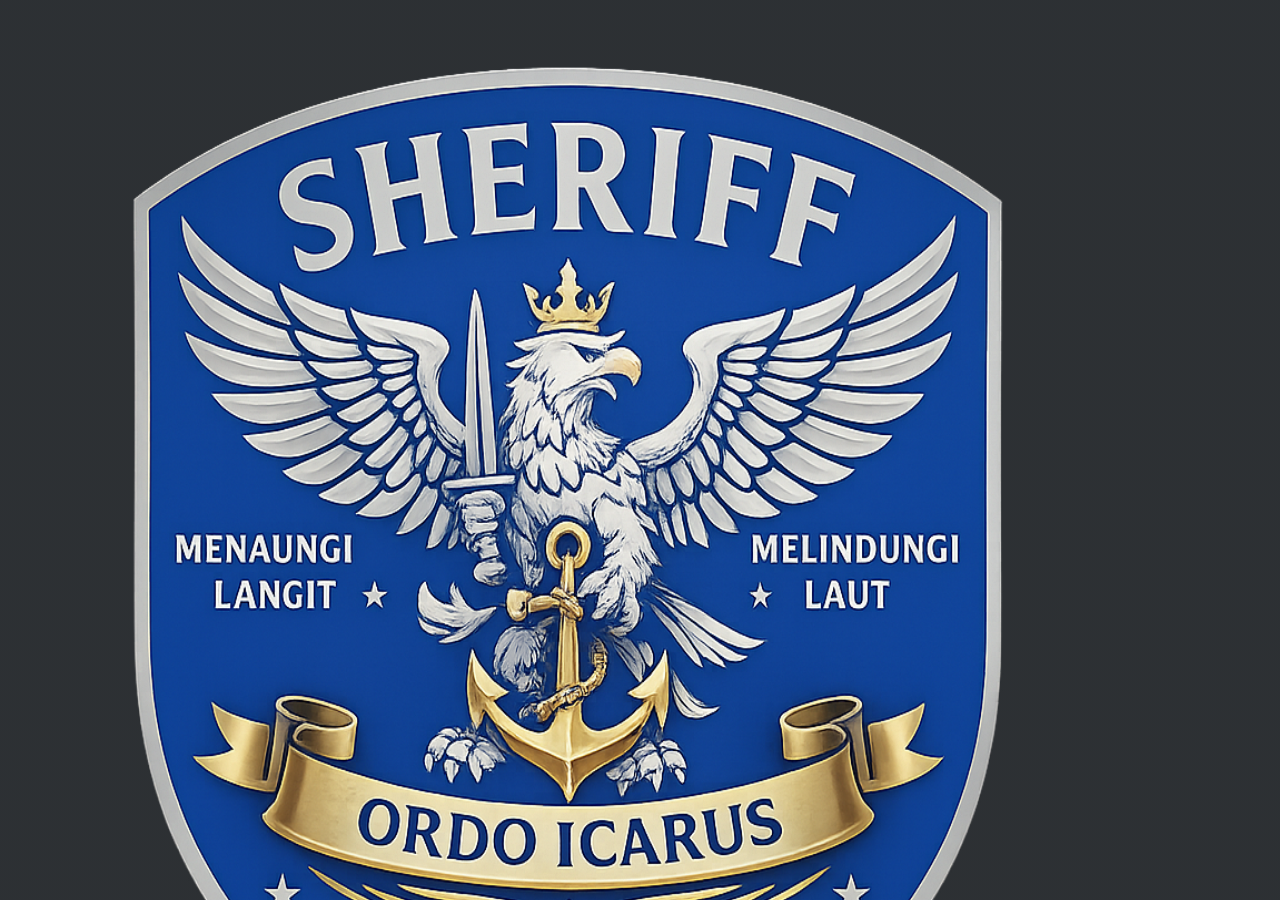
==== commit d7aa5f57: "Update index.html" ====
--- a/index.html
+++ b/index.html
@@ -3,7 +3,7 @@
 <head>
     <meta charset="UTF-8">
     <meta name="viewport" content="width=device-width, initial-scale=1.0">
-    <title>ICARUS Official MDT System</title>
+    <title>SISTEM ADMINISTRASI ICARUS</title>
     
     <link href="https://fonts.googleapis.com/css2?family=Great+Vibes&display=swap" rel="stylesheet" crossorigin="anonymous">
     <link href="https://fonts.googleapis.com/css2?family=Inter:wght@400;600;700;900&display=swap" rel="stylesheet" crossorigin="anonymous">
@@ -23,64 +23,130 @@
 </head>
 <body>
 
-    <div id="loginScreen" class="login-wrapper">
-        <div class="login-box">
-            <img src="LGO ICARUS HD.png" alt="Logo" style="width: 150px; margin-bottom: 15px;">
-            <h2 style="color: #fbbf24; margin-bottom: 20px; font-size: 18px; letter-spacing: 1px;">PORTAL ADMINISTRASI ICARUS</h2>
+<div id="landingWrapper" style="height: 100vh; width: 100vw; overflow-y: auto; position: fixed; top: 0; left: 0; z-index: 99999; scroll-behavior: smooth;">
+    
+    <div id="loginPage" class="icarus-login-container">
+        <div class="icarus-login-wrapper">
             
-            <input type="email" id="loginEmail" placeholder="Email Petugas @icarus.com" class="login-input">
-            <input type="password" id="loginPassword" placeholder="Password" class="login-input">
-            <button id="btnLogin" class="btn-simpan">MASUK SISTEM</button>
-            <p id="loginError" style="color: #ff4d4d; font-size: 12px; margin-top: 10px; display: none;"></p>
+            <div class="icarus-branding-side">
+                <img src="logo-icarus.png" alt="Logo Icarus" class="login-logo" onerror="this.style.display='none'">
+                <h1 class="login-main-title">ORDO ICARUS</h1>
+                <h3 class="login-sub-title">DEMI SAYAP YANG KAMI PILIH SENDIRI</h3>
+                <p class="login-desc">
+                    Sistem komando dan integrasi data penegakan hukum untuk Icarus, Sheriff Roxwood. Menjalankan fungsi pengawasan, pengamanan, serta ketertiban di wilayah laut dan udara Indopride.
+                </p>
+            </div>
+
+            <div class="icarus-form-side">
+                <h2 class="form-title">LOGIN PETUGAS</h2>
+                
+                <div class="login-form-group">
+                    <div class="input-block">
+                        <label for="inputOfficer">EMAIL / ID PETUGAS</label>
+                        <div class="input-wrapper">
+                            <i class="fas fa-envelope"></i>
+                            <input type="text" id="inputOfficer" placeholder="admin@icarus.com" autocomplete="off" required>
+                        </div>
+                    </div>
+
+                    <div class="input-block">
+                        <label for="inputPassword">PASSWORD</label>
+                        <div class="input-wrapper">
+                            <i class="fas fa-lock"></i>
+                            <input type="password" id="inputPassword" placeholder="••••••••••••" required>
+                        </div>
+                    </div>
+
+                    <button id="btnLogin" class="btn-login-submit">
+                        <i class="fas fa-sign-in-alt"></i> MASUK KE SISTEM
+                    </button>
+                    
+                    <p id="loginError" style="color: #ef4444; font-size: 11px; margin-top: 15px; display: none; font-weight: bold; text-align: center; letter-spacing: 1px;">
+                        <i class="fas fa-exclamation-triangle"></i> Akses Ditolak! Cek email/password Anda.
+                    </p>
+                </div>
+            </div>
+
         </div>
-
-        <div class="login-footer">
-            <div class="footer-links">
-                <a href="#" id="linkAbout">Tentang Kami</a>
-                <a href="https://discord.com/users/1461376008858108068" target="_blank">
-                    <i class="fab fa-discord"></i> Hubungi Kami
-                </a>
-                <a href="https://www.tiktok.com/@icarus_idp" target="_blank"><i class="fab fa-tiktok"></i> TikTok</a>
-            </div>
-            <div class="footer-copyright">
-                &copy; 2026 Copyright by Ordo Icarus - Indopride. All Rights Reserved. This system is owned and operated by Icarus Sheriff Roxwood.
-            </div>
+        
+        <div class="scroll-indicator" id="linkAbout" title="Scroll ke bawah atau klik">
+            SCROLL KE BAWAH UNTUK MELIHAT TENTANG KAMI<br>
+            <i class="fas fa-chevron-down"></i>
         </div>
     </div>
 
-    <div id="aboutModal" class="about-modal">
+    <section id="aboutSection" class="about-section-container">
         <div class="about-content">
-            <span class="close-about" id="closeAbout">&times;</span>
-            <div style="text-align: center; margin-bottom: 20px;">
-                <img src="logo-icarus.png" alt="Icarus" style="width: 80px;">
-                <h2 style="color: #fbbf24; margin-top: 10px; font-family: 'Cinzel', serif; font-weight: 900; letter-spacing: 2px;">ORDO ICARUS</h2>
-            </div>
             
-            <p style="color: #cbd5e1; font-size: 13px; line-height: 1.6; text-align: justify; margin-bottom: 20px; font-family: 'Inter', sans-serif;">
-                <b>Ordo Icarus</b> adalah salah satu ordo resmi di bawah struktur SHERIFF ROXWOOD INDOPRIDE yang dibentuk untuk menjalankan fungsi pengamanan, pengawasan, serta penegakan ketertiban di wilayah laut dan udara Roxwood, sebagai bagian yang tidak terpisahkan dari wilayah Indopride.
-            </p>
-
-            <h3 style="color: #fff; font-size: 12px; margin-bottom: 10px; border-bottom: 1px solid rgba(255,255,255,0.1); padding-bottom: 5px;">DOKUMENTASI KEGIATAN</h3>
-            <div class="about-gallery">
-                <div class="gallery-item">
-                    <img src="https://media.discordapp.net/attachments/1474186524747894919/1509046610653347910/ica_2.png?ex=6a17c0ac&is=6a166f2c&hm=97c0a317a52aec5c28b7ef098943047c88a5fccb8f06ccd782f0247cf64226e0&=&format=webp&quality=lossless&width=1510&height=850" alt="Patroli Udara Rutin">
-                    <div class="gallery-caption">Patroli Udara Rutin</div>
+            <div class="icarus-about-wrapper">
+                <div class="about-text-side">
+                    <h1 class="about-main-title">TENTANG ORDO ICARUS</h1>
+                    <h3 class="about-sub-title">DEMI SAYAP YANG KAMI PILIH SENDIRI</h3>
+                    <p class="about-desc">
+                        Ordo Icarus berdiri sebagai pilar penegakan hukum di wilayah laut dan udara Indopride. Kami bukan hanya sekadar penegak aturan, melainkan pelindung ketertiban, keamanan, dan kedamaian di setiap wilayah yurisdiksi kami.
+                        <br><br>
+                        Dengan integritas dan dedikasi, kami menjalankan fungsi pengawasan, pengamanan, serta koordinasi antar ordo, memastikan setiap operasi berjalan dengan efisiensi. Icarus, Sheriff Roxwood, adalah simbol kepercayaan masyarakat akan keadilan baik di laut maupun di udara.
+                    </p>
+                    <button class="v-btn-outline v-btn-gold ghost-btn-large">
+                        <i class="fas fa-images"></i> LIHAT GALERI PENUH
+                    </button>
                 </div>
-                <div class="gallery-item">
-                    <img src="https://media.discordapp.net/attachments/1474186524747894919/1509046609202118736/ica4.png?ex=6a17c0ac&is=6a166f2c&hm=c5cf5adb1c75829eec28146ae0bcc73909c96b8e99976b276e87446e4b03f914&=&format=webp&quality=lossless&width=1510&height=850" alt="Patroli Laut Rutin">
-                    <div class="gallery-caption">Patroli Laut Rutin</div>
-                </div>
-                <div class="gallery-item">
-                    <img src="https://media.discordapp.net/attachments/1474186524747894919/1509047003190005870/ica_3.png?ex=6a17c10a&is=6a166f8a&hm=5040485edf41e2e4cb628b64ea7722246225331dd7d4a02c1e46b2ebf8a62c6d&=&format=webp&quality=lossless&width=1418&height=850" alt="Pembaretan">
-                    <div class="gallery-caption">Upacara Pembaretan</div>
-                </div>
-                <div class="gallery-item">
-                    <img src="https://media.discordapp.net/attachments/1463968885677228032/1507600345960939702/FiveM_GTAProcess_2026-05-23_13-06-29_092.png?ex=6a171afc&is=6a15c97c&hm=df87a7e9de121b38a9f8ebc3bb6d7d345ca07aa116de11a4ddf6296ec69ed956&=&format=webp&quality=lossless&width=1511&height=850" alt="Pelatihan">
-                    <div class="gallery-caption">Pelatihan Penerbangan</div>
+
+                <div class="about-gallery-side">
+                    <div class="icarus-gallery-grid">
+                        <div class="icarus-gallery-item">
+                            <div class="item-status-badge is-active">
+                                <i class="fas fa-ship"></i>
+                                <span>ON PATROL</span>
+                            </div>
+                            <img src="laut.png" alt="Patroli Laut" class="gallery-img">
+                            <div class="item-caption">
+                                <h4>PELATIHAN RUTIN TIM VIPER</h4>
+                                <p>Perairan Roxwood</p>
+                            </div>
+                        </div>
+
+                        <div class="icarus-gallery-item">
+                            <div class="item-status-badge is-cmd">
+                                <i class="fas fa-user-check"></i>
+                                <span>ONLINE</span>
+                            </div>
+                            <img src="komando.png" alt="Pusat Komando" class="gallery-img">
+                            <div class="item-caption">
+                                <h4>PELANTIKAN CADET</h4>
+                                <p>Operasi & Visual Suspect</p>
+                            </div>
+                        </div>
+
+                        <div class="icarus-gallery-item">
+                            <div class="item-status-badge is-heli">
+                                <i class="fas fa-helicopter"></i>
+                                <span>AIR SUPPORT</span>
+                            </div>
+                            <img src="udara.png" alt="Dukungan Udara" class="gallery-img">
+                            <div class="item-caption">
+                                <h4>DUKUNGAN UDARA TIM Icarus</h4>
+                                <p>Udara Roxwood</p>
+                            </div>
+                        </div>
+
+                        <div class="icarus-gallery-item">
+                            <div class="item-status-badge is-cert">
+                                <i class="fas fa-award"></i>
+                                <span>CERTIFIED</span>
+                            </div>
+                            <img src="lisensi.png" alt="Sertifikasi" class="gallery-img">
+                            <div class="item-caption">
+                                <h4>SERTIFIKASI PELAUT & PENERBANG</h4>
+                                <p>Pusat Diklat Icarus</p>
+                            </div>
+                        </div>
+                    </div>
                 </div>
             </div>
         </div>
-    </div>
+    </section>
+</div>
 
     <div id="mainApp" class="vigilis-dashboard" style="display: none;">
         
@@ -98,7 +164,7 @@
             <div class="v-sidebar-menu">
                 <div class="menu-label">DASHBOARD UTAMA</div>
                 <a href="#" class="menu-item active" onclick="switchPage('pageDashboard', this)">
-                    <i class="fas fa-id-badge"></i> <span class="menu-text">PROFIL OFFICER</span>
+                    <i class="fas fa-id-badge"></i> <span class="menu-text">PROFIL PETUGAS</span>
                 </a>
 
                 <div class="menu-label" style="margin-top: 25px;">DATA ICARUS</div>
@@ -175,7 +241,7 @@
 
                 <div class="topbar-info">
                     <i class="fas fa-user-shield" style="color: #fbbf24;"></i>
-                    <span style="color: #cbd5e1; font-size: 12px; font-weight: 700;">OFFICER STATUS: <span id="displayOfficer" style="color: #22c55e;">AKTIF</span></span>
+                    <span style="color: #cbd5e1; font-size: 12px; font-weight: 700;">PETUGAS: <span id="displayOfficer" style="color: #22c55e;">AKTIF</span></span>
                 </div>
             </div>
 
@@ -192,8 +258,8 @@
                 <div class="v-window-body">
                     
                     <div id="pageDashboard" class="page-section active single-pane">
-                        <h2 class="page-title"><i class="fas fa-shield-alt"></i> IDENTITAS & STATUS OFFICER</h2>
-                        <p class="page-desc">Ringkasan profil, status penugasan, dan akumulasi poin keaktifan Anda di dalam Ordo Icarus & Pegasus.</p>
+                        <h2 class="page-title"><i class="fas fa-shield-alt"></i> IDENTITAS PETUGAS</h2>
+                        <p class="page-desc">Ringkasan profil, status penugasan, and akumulasi poin keaktifan Anda di dalam Ordo Icarus.</p>
 
                         <div class="profile-container" style="display: flex; gap: 25px; flex-wrap: wrap; margin-top: 20px;">
                             <div style="flex: 1; min-width: 300px; background: linear-gradient(135deg, rgba(30, 41, 59, 0.8), rgba(15, 23, 42, 0.95)); border: 1px solid rgba(251, 191, 36, 0.2); border-radius: 12px; padding: 30px; box-shadow: 0 15px 30px rgba(0,0,0,0.5); display: flex; align-items: center; gap: 20px;">
@@ -232,7 +298,7 @@
                         </div>
                         <div style="margin-top: 25px; padding: 20px 25px; background: rgba(59, 130, 246, 0.1); border-left: 4px solid #3b82f6; border-radius: 0 8px 8px 0;">
                             <p style="color: #cbd5e1; font-size: 13px; font-style: italic; line-height: 1.6; margin: 0;">
-                                "Selamat datang kembali di Pusat Komando MDT, Officer. Jangan lupa memeriksa misi harian Anda pada menu Milestone Baju Baru dan pastikan seluruh kegiatan patroli Anda terekam dalam Lapor Giat."
+                                "Selamat datang kembali di Administrasi Icarus, Petugas. Jangan lupa memeriksa misi harian Anda pada menu Milestone Baju Baru dan pastikan seluruh kegiatan patroli Anda terekam dalam Lapor Giat."
                             </p>
                         </div>
                     </div>
@@ -504,6 +570,7 @@
                                 <select id="inputMode" class="v-input-dark" style="color: #fbbf24; border-color: rgba(251, 191, 36, 0.3);">
                                     <option value="BARU">PENERBITAN LISENSI BARU</option>
                                     <option value="PERPANJANG">PERPANJANG LISENSI LAMA</option>
+                                    <option value="SHERIFF">PEMBUATAN LISENSI SHERIFF</option>
                                 </select>
                             </div>
                             <div class="form-group full-width">
@@ -580,6 +647,7 @@
 
                         <div class="v-preview-pane">
                             <div class="preview-wrapper">
+                                
                                 <div id="kartuLicensi" class="card-template">
                                     <div class="texture-overlay"><img src="texture-bg.jpg" alt=""></div>
                                     <div class="card-header-image"><img src="header-lisensi.jpg" alt="Header"></div>
@@ -643,7 +711,65 @@
                                             </div>
                                         </div>
                                     </div>
-                                </div>
+                                </div> 
+
+                                <div id="kartuSheriff" class="card-penerbang" style="display: none; background: url('bg_pelaut_sheriff.png') center/cover no-repeat !important;">
+                                    <div class="cp-left">
+                                        <div class="cp-photo-box">
+                                            <img id="dispFotoSheriff" src="[data-uri]" class="foto-profil" alt="Foto">
+                                            <img src="logo-icarus.png" class="cp-photo-logo" alt="" onerror="this.style.display='none'">
+                                        </div>
+                                        <div class="cp-no-lisensi">
+                                            <label>NOMOR LISENSI</label>
+                                            <div id="dispRegSheriff">SR/IC-0000</div>
+                                        </div>
+                                    </div>
+
+                                    <div class="cp-right">
+                                        <div class="cp-name-label">NAMA LENGKAP</div>
+                                        <div class="cp-name-value" id="dispNamaSheriff">- NAMA LENGKAP -</div>
+                                        
+                                        <div class="cp-grid">
+                                            <div class="cp-field">
+                                                <span class="cp-field-label">INSTITUTION</span>
+                                                <span class="cp-field-value" id="dispInstSheriff">- INSTITUTION -</span>
+                                            </div>
+                                            <div class="cp-field">
+                                                <span class="cp-field-label">DATE OF BIRTH</span>
+                                                <span class="cp-field-value" id="dispDobSheriff">-</span>
+                                            </div>
+                                            <div class="cp-field">
+                                                <span class="cp-field-label">RATING</span>
+                                                <span class="cp-field-value" id="dispRatingSheriff">- RATING -</span>
+                                            </div>
+                                            <div class="cp-field">
+                                                <span class="cp-field-label">CALL SIGN</span>
+                                                <span class="cp-field-value" id="dispCallsignSheriff">- CALLSIGN -</span>
+                                            </div>
+                                            <div class="cp-field">
+                                                <span class="cp-field-label">ISSUING AUTHORITY</span>
+                                                <span class="cp-field-value" id="dispAuthSheriff">SHERIFF ROXWOOD</span>
+                                            </div>
+                                            <div class="cp-field">
+                                                <span class="cp-field-label">JENIS KELAMIN</span>
+                                                <span class="cp-field-value" id="dispGenderSheriff">- L/P -</span>
+                                            </div>
+                                            <div class="cp-field" style="margin-top: 5px;">
+                                                <span class="cp-field-label">BERLAKU HINGGA</span>
+                                                <span class="cp-field-value" id="dispExpiredSheriff" style="color: #ff0000;">- TANGGAL -</span>
+                                            </div>
+                                        </div>
+                                    </div>
+
+                                    <div class="cp-footer-text">
+                                        THIS CERTIFIES THAT THE BEARER IS AUTHORIZED TO OPERATE REGISTERED VESSELS WITHIN THE JURISDICTION OF ROXWOOD, STRICTLY LIMITED TO THE RATINGS HELD AND DOCUMENTED.
+                                    </div>
+                                    
+                                    <div class="signature-row" style="position: absolute; bottom: 20px; right: 40px; width: 150px;">
+                                        <div id="autoSigSheriff" class="auto-signature" style="color: #0f172a; text-shadow: none;"></div>
+                                    </div>
+                                </div> 
+
                             </div>
                         </div>
                     </div>
@@ -676,10 +802,15 @@
 
                     <div id="pageLisensiPenerbang" class="page-section">
                         <style>
+                            #kartuSheriff .cp-field-value { color: #000000 !important; }
+                            #kartuSheriff #dispExpiredSheriff { color: #ff0000 !important; }
+                            #kartuSheriff .cp-no-lisensi div { color: #000000 !important; }
+                            #kartuSheriff .cp-footer-text { color: #4c4c4c !important; }
+                            #kartuSheriff .cp-no-lisensi label { color: #cbcbcb !important; }
                             .card-penerbang {
                                 width: 720px;
                                 height: 450px;
-                                background: #ffffff url('lisensi penerbang.png') center/cover no-repeat !important;
+                                background: #ffffff url('lisensi_penerbang.png') center/cover no-repeat !important;
                                 border-radius: 12px;
                                 box-shadow: 0 20px 50px rgba(0,0,0,0.8);
                                 position: relative;
@@ -690,23 +821,52 @@
                             .cp-header { position: absolute; top: 25px; left: 0; width: 100%; text-align: center; z-index: 5; }
                             .cp-header h1 { color: #17366b; font-size: 28px; font-weight: 800; margin: 0; letter-spacing: 1px; text-shadow: 0 1px 2px rgba(255,255,255,0.8); }
                             .cp-header h2 { color: #334155; font-size: 14px; font-weight: 700; letter-spacing: 8px; margin: 4px 0 10px 0; }
-                            .cp-header-line { width: 82%; height: 4px; background: #17366b; margin: 0 auto; }
-                            .cp-left { position: absolute; top: 115px; left: 45px; width: 150px; display: flex; flex-direction: column; align-items: center; z-index: 5; }
-                            .cp-photo-box { width: 140px; height: 190px; background: #ffffff; border: 2px solid #cbd5e1; border-radius: 8px; padding: 4px; box-shadow: 0 4px 15px rgba(0,0,0,0.15); position: relative; }
-                            .cp-photo-box img.foto-profil { width: 100%; height: 100%; object-fit: cover; border-radius: 4px; }
+                            .cp-header-line { width: 82%; height: 4px; background: #17366b; margin: 0 auto; margin-top: 22px }
+                            .cp-left { position: absolute; top: 130px; left: 45px; width: 150px; display: flex; flex-direction: column; align-items: center; z-index: 5; }
+                            
+                            .logo-rx2 {
+                                position: absolute;
+                                bottom: -20px; 
+                                right: -10px; 
+                                width: 65px; 
+                                height: auto; 
+                                z-index: 10; 
+                                opacity: 0.5; 
+                            }
+                            .cp-photo-box { 
+                                width: 165px; 
+                                height: 210px; 
+                                border: 0.5px solid #cbd5e1; 
+                                border-radius: 6px; 
+                                padding: 0; 
+                                box-shadow: 0 4px 15px rgba(0,0,0,0.15); 
+                                position: relative; 
+                                box-sizing: border-box;
+                                background-color: transparent; 
+                                background-image: url('background_pas_penerbang.png'); 
+                                background-size: cover;
+                                background-position: center;
+                            }
+                            .cp-photo-box img.foto-profil { 
+                                width: 100% !important; 
+                                height: 100% !important; 
+                                border-radius: -2px; 
+                                object-fit: cover !important; 
+                                object-position: center top !important; 
+                                background-image: none !important; 
+                            }
                             .cp-photo-logo { position: absolute; top: 8px; right: 8px; width: 25px; opacity: 0.9; }
-                            .cp-no-lisensi { margin-top: 15px; text-align: center; }
+                            .cp-no-lisensi { margin-top: -3px; text-align: center; }
                             .cp-no-lisensi label { font-size: 9px; font-weight: 800; color: #64748b; }
-                            .cp-no-lisensi div { font-size: 18px; font-weight: 800; color: #0f172a; margin-top: 2px; letter-spacing: 1px; }
-                            .cp-right { position: absolute; top: 110px; left: 220px; width: 450px; z-index: 5; }
+                            .cp-no-lisensi div { font-size: 18px; font-weight: 800; color: #0f172a; margin-top: 2px; letter-spacing: 1px; font-family:'Courier New', Courier, monospace;}
+                            .cp-right { position: absolute; top: 130px; left: 220px; width: 450px; z-index: 5; }
                             .cp-name-label { font-size: 10px; font-weight: 800; color: #17366b; margin-bottom: 2px; }
                             .cp-name-value { font-size: 24px; font-weight: 800; color: #17366b; text-transform: uppercase; margin-bottom: 18px; line-height: 1; }
                             .cp-grid { display: grid; grid-template-columns: 1fr 1fr; row-gap: 12px; column-gap: 20px; }
                             .cp-field { display: flex; flex-direction: column; }
                             .cp-field-label { font-size: 9px; font-weight: 800; color: #64748b; margin-bottom: 2px; text-transform: uppercase; }
                             .cp-field-value { font-size: 13px; font-weight: 800; color: #0f172a; text-transform: uppercase; }
-                            .cp-indopride-logo { position: absolute; top: 110px; right: 40px; width: 65px; opacity: 0.9; }
-                            .cp-footer-text { position: absolute; bottom: 40px; left: 220px; width: 330px; font-size: 7px; font-weight: 800; color: #64748b; text-align: justify; line-height: 1.4; }
+                            .cp-footer-text { position: absolute; bottom: 60px; left: 220px; width: 360px; font-size: 7px; font-weight: 800; color: #64748b; text-align: justify; line-height: 1.4; }
                             #dispPetugasHeli { display: none; }
                         </style>
 
@@ -745,10 +905,7 @@
                                             <option value="VP">VP</option><option value="MD">MD</option>
                                             <option value="GV">GV</option><option value="CV">CV</option>
                                         </select>
-                                        <select id="inputCallsignHeliB" class="v-input-dark" style="flex: 1;">
-                                            <option value="00">00</option><option value="01">01</option>
-                                            <option value="02">02</option><option value="03">03</option>
-                                        </select>
+                                        <input type="text" id="inputCallsignHeliB" class="v-input-dark" style="flex: 1;" placeholder="Angka (Cth: 03)" maxlength="3">
                                     </div>
                                 </div>
                             </div>
@@ -799,13 +956,13 @@
                                         <div class="cp-header-line"></div>
                                     </div>
 
-                                    <img src="logo-indopride.png" alt="Indopride" class="cp-indopride-logo" onerror="this.style.display='none'">
-
                                     <div class="cp-left">
                                         <div class="cp-photo-box">
                                             <img id="dispFotoHeli" src="[data-uri]" class="foto-profil" alt="Foto">
                                             <img src="logo-icarus.png" class="cp-photo-logo" alt="" onerror="this.style.display='none'">
-                                        </div>
+                                            <img src="rx2.png" alt="Logo RX2" class="logo-rx2"> 
+                                        </div>
+
                                         <div class="cp-no-lisensi">
                                             <label>NOMOR LISENSI</label>
                                             <div id="dispRegHeli">SR/IC-0000</div>
@@ -843,7 +1000,7 @@
                                             </div>
                                             <div class="cp-field" style="margin-top: 5px;">
                                                 <span class="cp-field-label">BERLAKU HINGGA</span>
-                                                <span class="cp-field-value" id="dispExpiredHeli" style="color: #dc2626;">- TANGGAL -</span>
+                                                <span class="cp-field-value" id="dispExpiredHeli" style="color: #ff0000;">- TANGGAL -</span>
                                             </div>
                                         </div>
                                     </div>
@@ -901,10 +1058,8 @@
                                     <label>KATEGORI BARANG SITAAN</label>
                                     <select id="inputKategoriSita" class="v-input-dark">
                                         <option value="Hasil Laut Ilegal">Hasil Laut Ilegal (Illegal Fishing)</option>
-                                        <option value="Penyelundupan Satwa">Penyelundupan Satwa Liar</option>
-                                        <option value="Narkotika & Obat">Narkotika & Obat Terlarang</option>
                                         <option value="Senjata Ilegal">Senjata Api / Tajam Ilegal</option>
-                                        <option value="Barang Selundupan">Kontraband / Barang Selundupan Lainnya</option>
+                                        <option value="Barang Selundupan">Barang Selundupan Lainnya/MICIN KECUBUNG</option>
                                     </select>
                                 </div>
                             </div>
@@ -912,13 +1067,13 @@
                             <div class="form-row">
                                 <div class="form-group" style="flex: 2;">
                                     <label>DETAIL BARANG & JUMLAH</label>
-                                    <input type="text" id="inputDetailSita" class="v-input-dark" placeholder="Contoh: 50 Kg Ikan Pari, 2 Unit AK-47, dll.">
+                                    <input type="text" id="inputDetailSita" class="v-input-dark" placeholder="Contoh: Penyu,Ikan Hiu, dll.">
                                 </div>
                                 <div class="form-group" style="flex: 1;">
                                     <label>STATUS BARANG</label>
                                     <select id="inputStatusSita" class="v-input-dark">
-                                        <option value="DISIMPAN">DISIMPAN DI GUDANG</option>
-                                        <option value="DISERAHKAN">DISERAHKAN KE KEPOLISIAN</option>
+                                        <option value="DISIMPAN">DISIMPAN DI BRANGKAS</option>
+                                        <option value="DISERAHKAN">DISERAHKAN KE LEGON</option>
                                         <option value="DIMUSNAHKAN">TELAH DIMUSNAHKAN</option>
                                     </select>
                                 </div>
@@ -926,7 +1081,7 @@
 
                             <div class="form-group full-width" style="margin-top: 5px;">
                                 <label>LOKASI PENYITAAN</label>
-                                <input type="text" id="inputLokasiSita" class="v-input-dark" placeholder="Titik lokasi pencegatan / penyitaan...">
+                                <input type="text" id="inputLokasiSita" class="v-input-dark" placeholder="Titik lokasi penemuan / penyitaan...">
                             </div>
 
                             <button id="btnSimpanSitaan" class="v-btn-action" style="padding: 12px; width: 100%; margin-top: 15px; background: #eab308; color: #000;"><i class="fas fa-save"></i> CATAT BARANG BUKTI</button>
@@ -1061,7 +1216,7 @@
 
                     <div id="pageAudit" class="page-section single-pane">
                         <h2 class="page-title"><i class="fas fa-history"></i> LOG AKTIVITAS PETUGAS</h2>
-                        <p class="page-desc">Rekam jejak tindakan real-time seluruh operator yang masuk ke sistem administrasi MDT Icarus.</p>
+                        <p class="page-desc">Rekam jejak tindakan real-time seluruh operator yang masuk ke sistem administrasi Icarus.</p>
                         <table class="v-table">
                             <thead>
                                 <tr>
@@ -1120,4 +1275,4 @@
         }
     </script>
 </body>
-</html>+</html>
